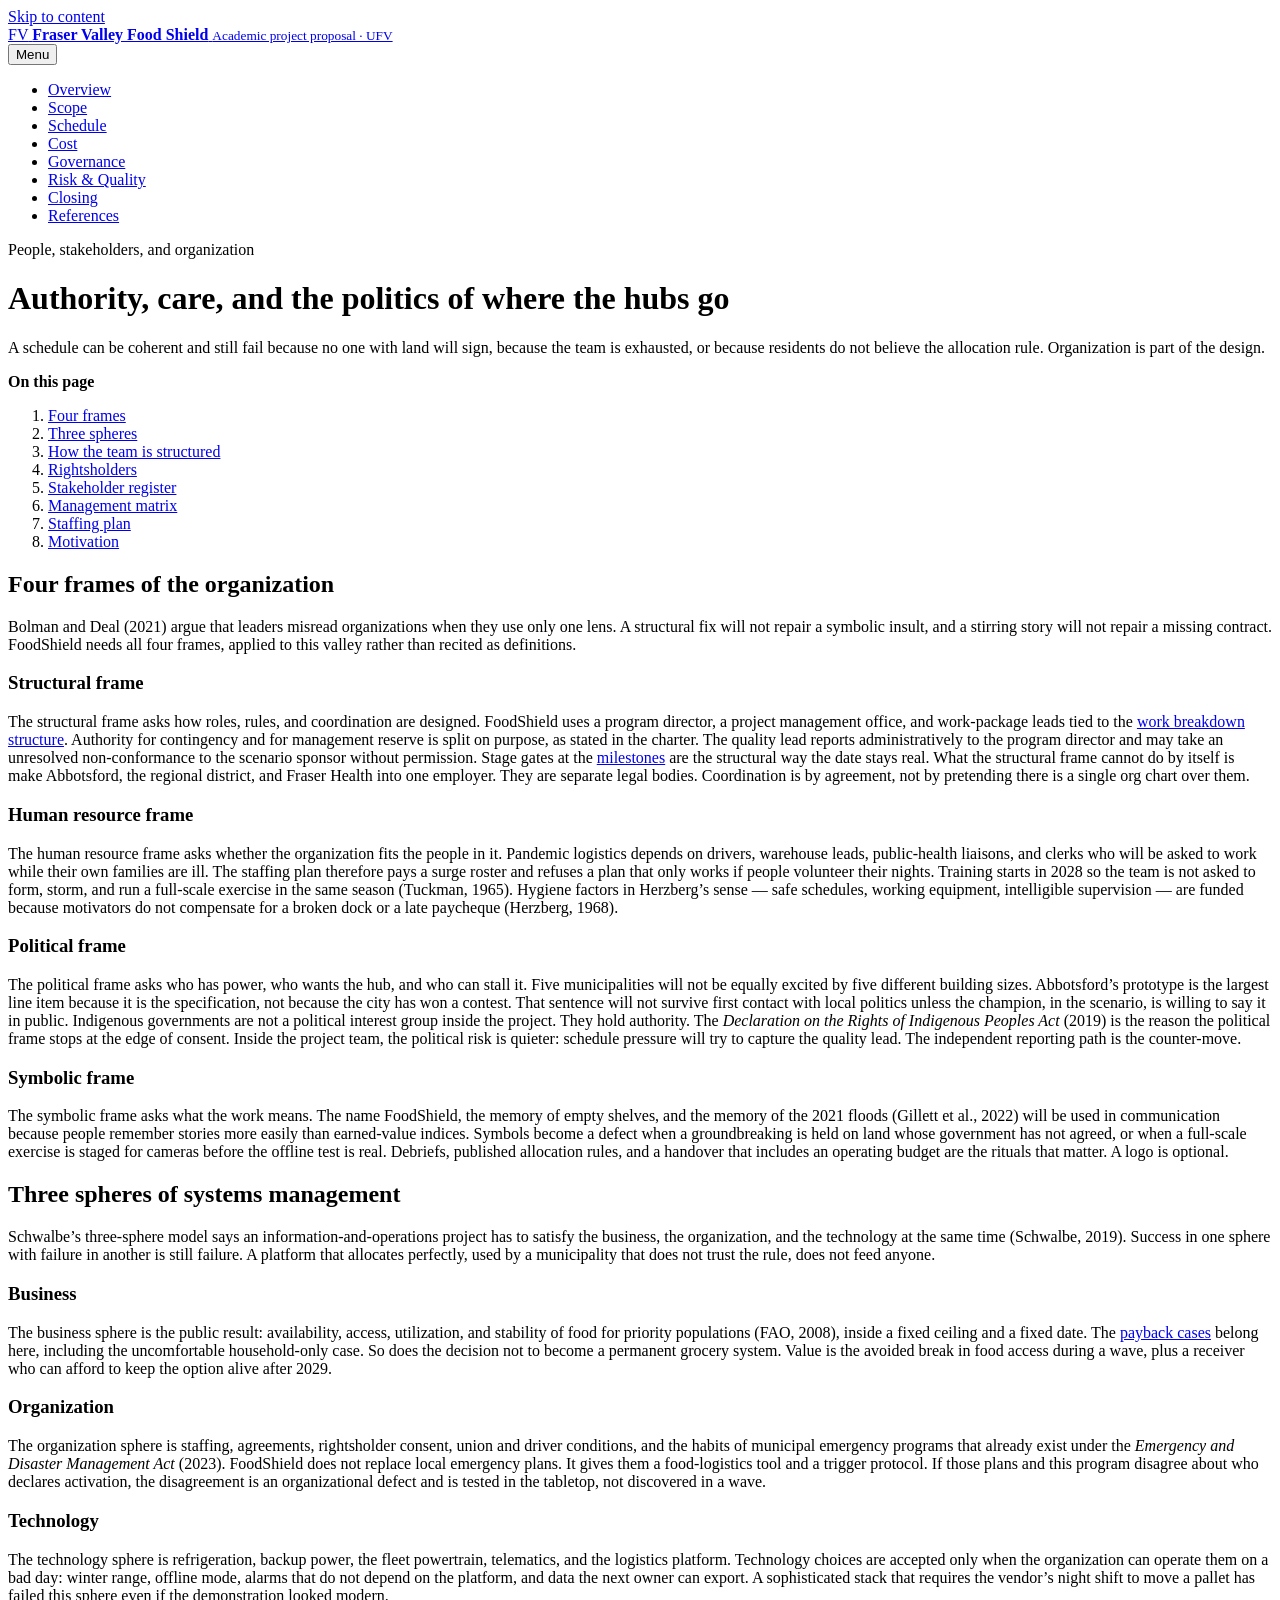
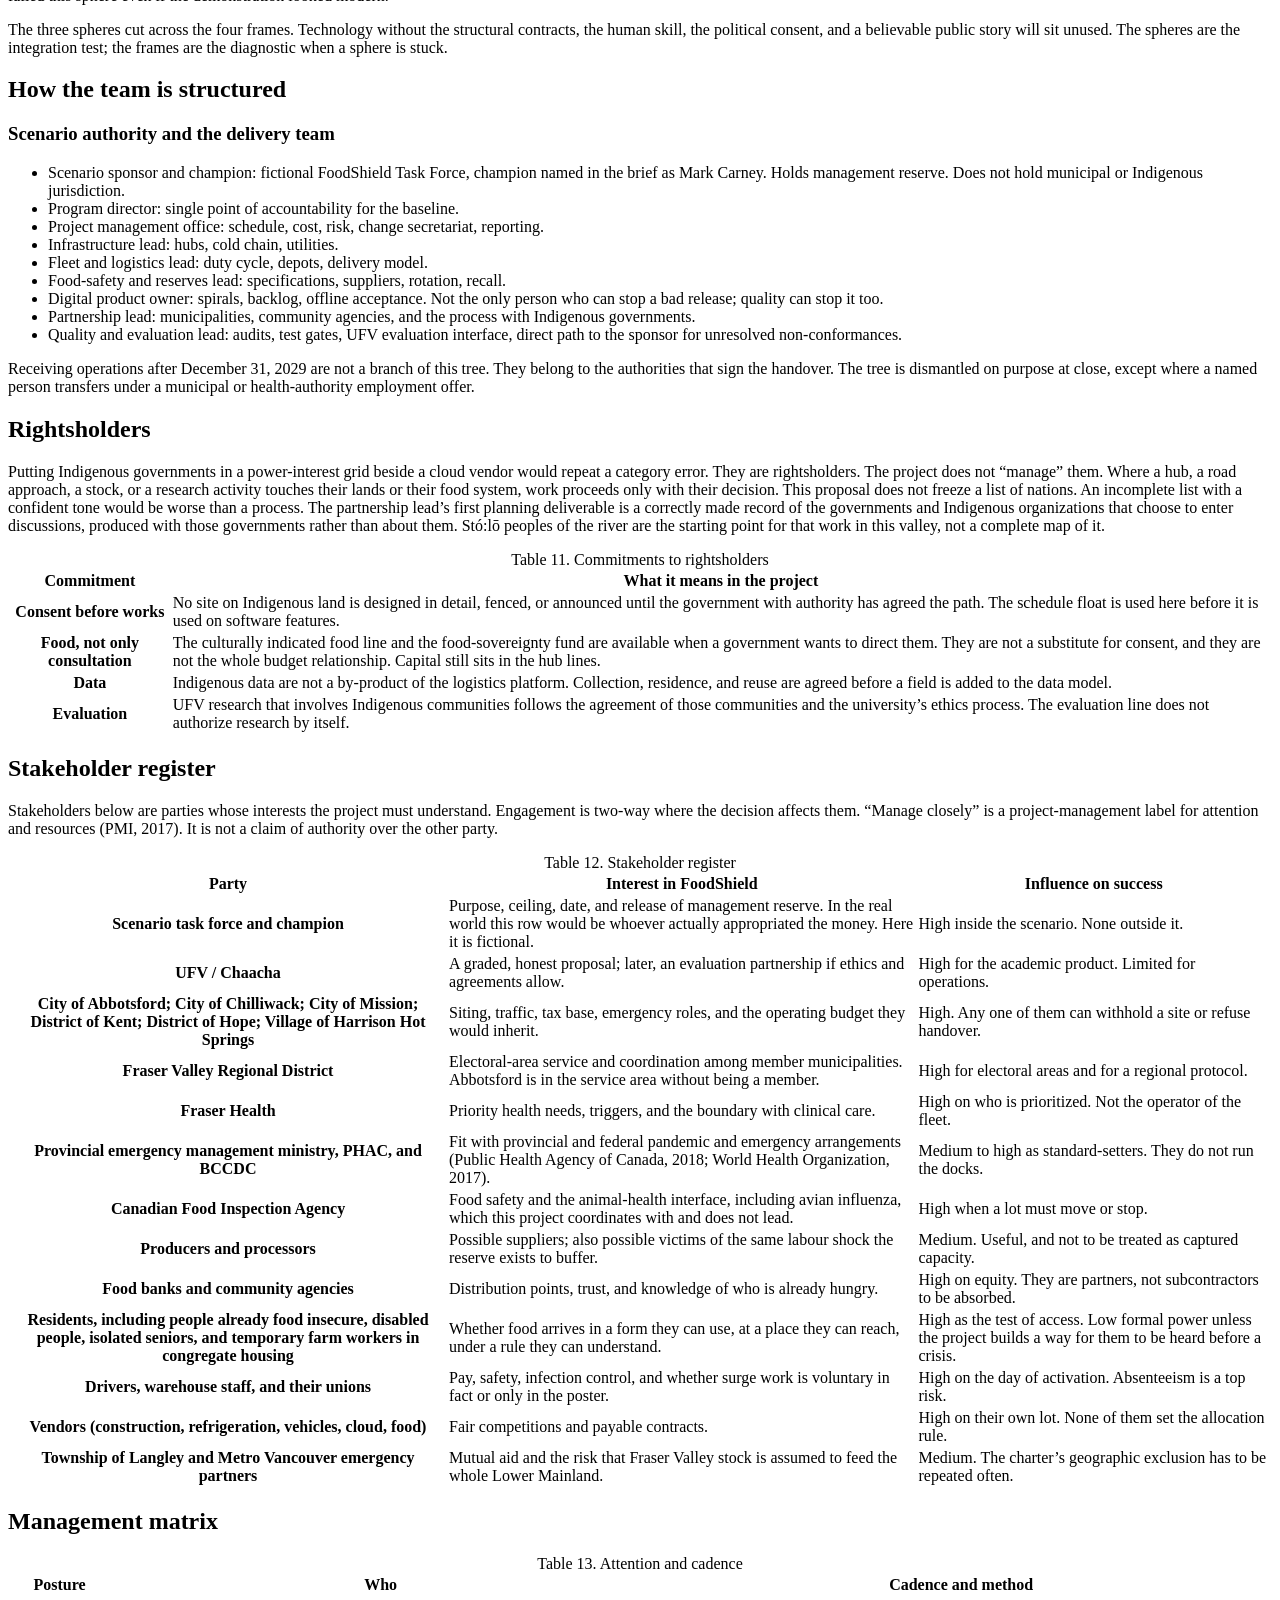
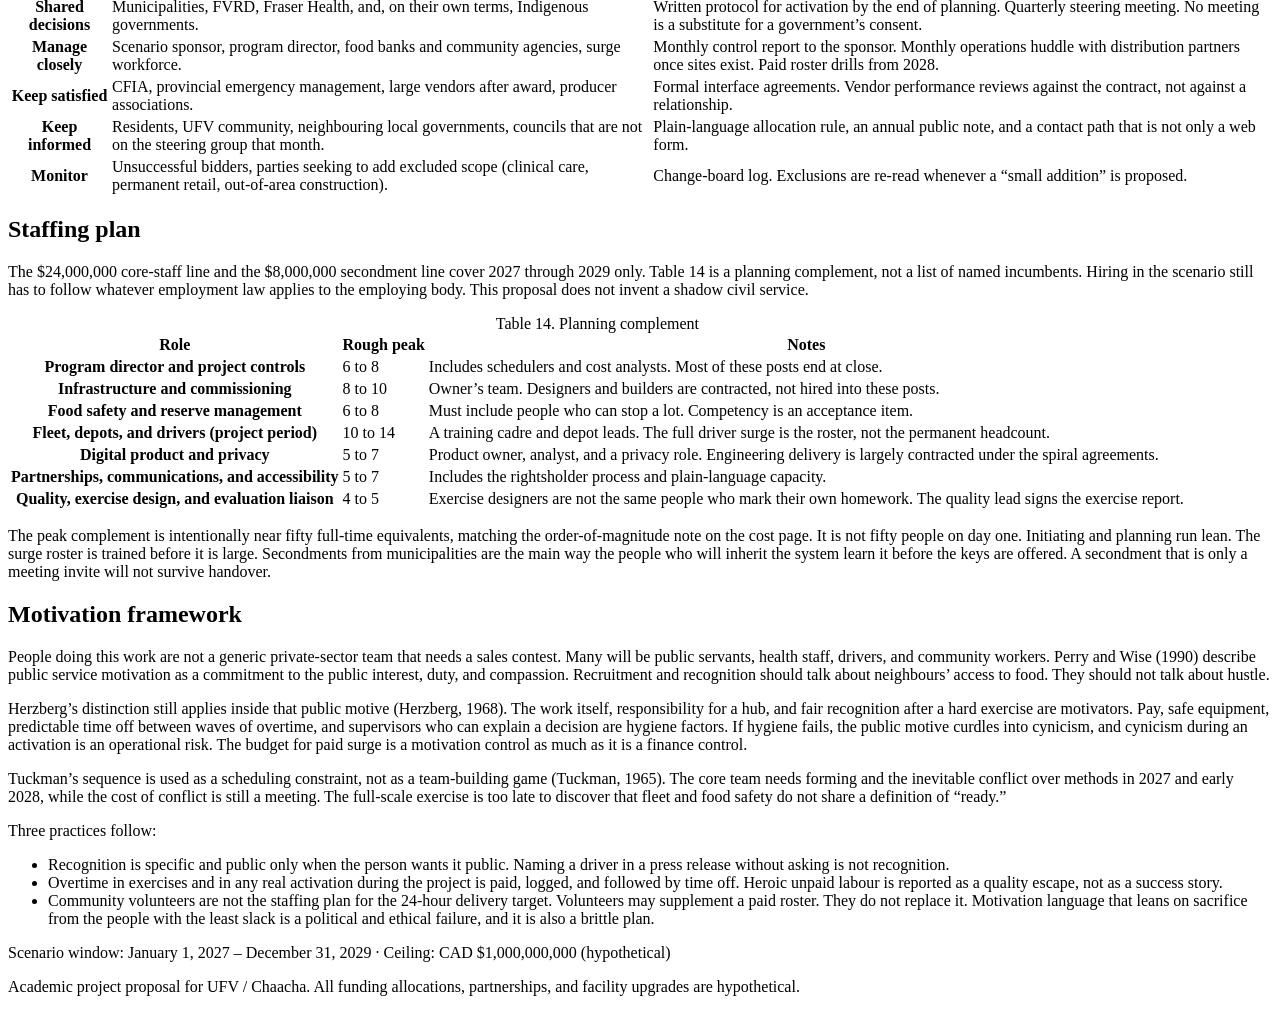
==== governance.html @ a515f881 "Add files via upload" ====
<!DOCTYPE html>
<html lang="en">
<head>
  <meta charset="utf-8">
  <meta name="viewport" content="width=device-width, initial-scale=1">
  <title>People, Stakeholders, and Organization | Fraser Valley Food Shield</title>
  <meta name="description" content="Organizational frames, systems-management spheres, stakeholder register, staffing plan, and motivation framework for Fraser Valley FoodShield.">
  <link rel="stylesheet" href="css/style.css">
</head>
<body>
  <a class="skip" href="#main">Skip to content</a>
  <header class="site-header">
    <div class="container header-inner">
      <a class="brand" href="index.html">
        <span class="brand-mark" aria-hidden="true">FV</span>
        <span>
          <strong>Fraser Valley Food Shield</strong>
          <small>Academic project proposal · UFV</small>
        </span>
      </a>
    </div>
    <nav class="site-nav" aria-label="Primary">
      <div class="container nav-bar">
        <button class="nav-toggle" type="button" aria-expanded="false" aria-controls="nav-list">Menu</button>
        <ul class="nav-list" id="nav-list">
          <li><a href="index.html">Overview</a></li>
          <li><a href="scope.html">Scope</a></li>
          <li><a href="time.html">Schedule</a></li>
          <li><a href="cost.html">Cost</a></li>
          <li><a href="governance.html" aria-current="page">Governance</a></li>
          <li><a href="risk-quality.html">Risk &amp; Quality</a></li>
          <li><a href="closing.html">Closing</a></li>
          <li><a href="references.html">References</a></li>
        </ul>
      </div>
    </nav>
  </header>

  <main id="main">
    <header class="page-intro">
      <div class="container">
        <p class="eyebrow">People, stakeholders, and organization</p>
        <h1>Authority, care, and the politics of where the hubs go</h1>
        <p>A schedule can be coherent and still fail because no one with land will sign, because the team is exhausted, or because residents do not believe the allocation rule. Organization is part of the design.</p>
      </div>
    </header>

    <div class="container content">
      <nav class="toc" aria-label="On this page">
        <strong>On this page</strong>
        <ol>
          <li><a href="#frames">Four frames</a></li>
          <li><a href="#spheres">Three spheres</a></li>
          <li><a href="#structure">How the team is structured</a></li>
          <li><a href="#rightsholders">Rightsholders</a></li>
          <li><a href="#register">Stakeholder register</a></li>
          <li><a href="#matrix">Management matrix</a></li>
          <li><a href="#hr">Staffing plan</a></li>
          <li><a href="#motivation">Motivation</a></li>
        </ol>
      </nav>

      <h2 id="frames">Four frames of the organization</h2>
      <p>Bolman and Deal (2021) argue that leaders misread organizations when they use only one lens. A structural fix will not repair a symbolic insult, and a stirring story will not repair a missing contract. FoodShield needs all four frames, applied to this valley rather than recited as definitions.</p>
      <div class="frames">
        <section class="panel">
          <h3>Structural frame</h3>
          <p>The structural frame asks how roles, rules, and coordination are designed. FoodShield uses a program director, a project management office, and work-package leads tied to the <a href="scope.html#wbs">work breakdown structure</a>. Authority for contingency and for management reserve is split on purpose, as stated in the charter. The quality lead reports administratively to the program director and may take an unresolved non-conformance to the scenario sponsor without permission. Stage gates at the <a href="time.html#milestones">milestones</a> are the structural way the date stays real. What the structural frame cannot do by itself is make Abbotsford, the regional district, and Fraser Health into one employer. They are separate legal bodies. Coordination is by agreement, not by pretending there is a single org chart over them.</p>
        </section>
        <section class="panel">
          <h3>Human resource frame</h3>
          <p>The human resource frame asks whether the organization fits the people in it. Pandemic logistics depends on drivers, warehouse leads, public-health liaisons, and clerks who will be asked to work while their own families are ill. The staffing plan therefore pays a surge roster and refuses a plan that only works if people volunteer their nights. Training starts in 2028 so the team is not asked to form, storm, and run a full-scale exercise in the same season (Tuckman, 1965). Hygiene factors in Herzberg’s sense — safe schedules, working equipment, intelligible supervision — are funded because motivators do not compensate for a broken dock or a late paycheque (Herzberg, 1968).</p>
        </section>
        <section class="panel">
          <h3>Political frame</h3>
          <p>The political frame asks who has power, who wants the hub, and who can stall it. Five municipalities will not be equally excited by five different building sizes. Abbotsford’s prototype is the largest line item because it is the specification, not because the city has won a contest. That sentence will not survive first contact with local politics unless the champion, in the scenario, is willing to say it in public. Indigenous governments are not a political interest group inside the project. They hold authority. The <cite>Declaration on the Rights of Indigenous Peoples Act</cite> (2019) is the reason the political frame stops at the edge of consent. Inside the project team, the political risk is quieter: schedule pressure will try to capture the quality lead. The independent reporting path is the counter-move.</p>
        </section>
        <section class="panel">
          <h3>Symbolic frame</h3>
          <p>The symbolic frame asks what the work means. The name FoodShield, the memory of empty shelves, and the memory of the 2021 floods (Gillett et al., 2022) will be used in communication because people remember stories more easily than earned-value indices. Symbols become a defect when a groundbreaking is held on land whose government has not agreed, or when a full-scale exercise is staged for cameras before the offline test is real. Debriefs, published allocation rules, and a handover that includes an operating budget are the rituals that matter. A logo is optional.</p>
        </section>
      </div>

      <h2 id="spheres">Three spheres of systems management</h2>
      <p>Schwalbe’s three-sphere model says an information-and-operations project has to satisfy the business, the organization, and the technology at the same time (Schwalbe, 2019). Success in one sphere with failure in another is still failure. A platform that allocates perfectly, used by a municipality that does not trust the rule, does not feed anyone.</p>
      <div class="spheres">
        <section class="panel">
          <h3>Business</h3>
          <p>The business sphere is the public result: availability, access, utilization, and stability of food for priority populations (FAO, 2008), inside a fixed ceiling and a fixed date. The <a href="cost.html#roi">payback cases</a> belong here, including the uncomfortable household-only case. So does the decision not to become a permanent grocery system. Value is the avoided break in food access during a wave, plus a receiver who can afford to keep the option alive after 2029.</p>
        </section>
        <section class="panel">
          <h3>Organization</h3>
          <p>The organization sphere is staffing, agreements, rightsholder consent, union and driver conditions, and the habits of municipal emergency programs that already exist under the <cite>Emergency and Disaster Management Act</cite> (2023). FoodShield does not replace local emergency plans. It gives them a food-logistics tool and a trigger protocol. If those plans and this program disagree about who declares activation, the disagreement is an organizational defect and is tested in the tabletop, not discovered in a wave.</p>
        </section>
        <section class="panel">
          <h3>Technology</h3>
          <p>The technology sphere is refrigeration, backup power, the fleet powertrain, telematics, and the logistics platform. Technology choices are accepted only when the organization can operate them on a bad day: winter range, offline mode, alarms that do not depend on the platform, and data the next owner can export. A sophisticated stack that requires the vendor’s night shift to move a pallet has failed this sphere even if the demonstration looked modern.</p>
        </section>
      </div>
      <p class="table-note">The three spheres cut across the four frames. Technology without the structural contracts, the human skill, the political consent, and a believable public story will sit unused. The spheres are the integration test; the frames are the diagnostic when a sphere is stuck.</p>

      <h2 id="structure">How the team is structured</h2>
      <div class="org">
        <h3>Scenario authority and the delivery team</h3>
        <ul>
          <li>Scenario sponsor and champion: fictional FoodShield Task Force, champion named in the brief as Mark Carney. Holds management reserve. Does not hold municipal or Indigenous jurisdiction.</li>
          <li>Program director: single point of accountability for the baseline.</li>
          <li>Project management office: schedule, cost, risk, change secretariat, reporting.</li>
          <li>Infrastructure lead: hubs, cold chain, utilities.</li>
          <li>Fleet and logistics lead: duty cycle, depots, delivery model.</li>
          <li>Food-safety and reserves lead: specifications, suppliers, rotation, recall.</li>
          <li>Digital product owner: spirals, backlog, offline acceptance. Not the only person who can stop a bad release; quality can stop it too.</li>
          <li>Partnership lead: municipalities, community agencies, and the process with Indigenous governments.</li>
          <li>Quality and evaluation lead: audits, test gates, UFV evaluation interface, direct path to the sponsor for unresolved non-conformances.</li>
        </ul>
        <p>Receiving operations after December 31, 2029 are not a branch of this tree. They belong to the authorities that sign the handover. The tree is dismantled on purpose at close, except where a named person transfers under a municipal or health-authority employment offer.</p>
      </div>

      <h2 id="rightsholders">Rightsholders</h2>
      <p>Putting Indigenous governments in a power-interest grid beside a cloud vendor would repeat a category error. They are rightsholders. The project does not “manage” them. Where a hub, a road approach, a stock, or a research activity touches their lands or their food system, work proceeds only with their decision. This proposal does not freeze a list of nations. An incomplete list with a confident tone would be worse than a process. The partnership lead’s first planning deliverable is a correctly made record of the governments and Indigenous organizations that choose to enter discussions, produced with those governments rather than about them. Stó:lō peoples of the river are the starting point for that work in this valley, not a complete map of it.</p>
      <div class="table-wrap">
        <table>
          <caption>Table 11. Commitments to rightsholders</caption>
          <thead>
            <tr>
              <th scope="col">Commitment</th>
              <th scope="col">What it means in the project</th>
            </tr>
          </thead>
          <tbody>
            <tr>
              <th scope="row">Consent before works</th>
              <td>No site on Indigenous land is designed in detail, fenced, or announced until the government with authority has agreed the path. The schedule float is used here before it is used on software features.</td>
            </tr>
            <tr>
              <th scope="row">Food, not only consultation</th>
              <td>The culturally indicated food line and the food-sovereignty fund are available when a government wants to direct them. They are not a substitute for consent, and they are not the whole budget relationship. Capital still sits in the hub lines.</td>
            </tr>
            <tr>
              <th scope="row">Data</th>
              <td>Indigenous data are not a by-product of the logistics platform. Collection, residence, and reuse are agreed before a field is added to the data model.</td>
            </tr>
            <tr>
              <th scope="row">Evaluation</th>
              <td>UFV research that involves Indigenous communities follows the agreement of those communities and the university’s ethics process. The evaluation line does not authorize research by itself.</td>
            </tr>
          </tbody>
        </table>
      </div>

      <h2 id="register">Stakeholder register</h2>
      <p>Stakeholders below are parties whose interests the project must understand. Engagement is two-way where the decision affects them. “Manage closely” is a project-management label for attention and resources (PMI, 2017). It is not a claim of authority over the other party.</p>
      <div class="table-wrap">
        <table>
          <caption>Table 12. Stakeholder register</caption>
          <thead>
            <tr>
              <th scope="col">Party</th>
              <th scope="col">Interest in FoodShield</th>
              <th scope="col">Influence on success</th>
            </tr>
          </thead>
          <tbody>
            <tr>
              <th scope="row">Scenario task force and champion</th>
              <td>Purpose, ceiling, date, and release of management reserve. In the real world this row would be whoever actually appropriated the money. Here it is fictional.</td>
              <td>High inside the scenario. None outside it.</td>
            </tr>
            <tr>
              <th scope="row">UFV / Chaacha</th>
              <td>A graded, honest proposal; later, an evaluation partnership if ethics and agreements allow.</td>
              <td>High for the academic product. Limited for operations.</td>
            </tr>
            <tr>
              <th scope="row">City of Abbotsford; City of Chilliwack; City of Mission; District of Kent; District of Hope; Village of Harrison Hot Springs</th>
              <td>Siting, traffic, tax base, emergency roles, and the operating budget they would inherit.</td>
              <td>High. Any one of them can withhold a site or refuse handover.</td>
            </tr>
            <tr>
              <th scope="row">Fraser Valley Regional District</th>
              <td>Electoral-area service and coordination among member municipalities. Abbotsford is in the service area without being a member.</td>
              <td>High for electoral areas and for a regional protocol.</td>
            </tr>
            <tr>
              <th scope="row">Fraser Health</th>
              <td>Priority health needs, triggers, and the boundary with clinical care.</td>
              <td>High on who is prioritized. Not the operator of the fleet.</td>
            </tr>
            <tr>
              <th scope="row">Provincial emergency management ministry, PHAC, and BCCDC</th>
              <td>Fit with provincial and federal pandemic and emergency arrangements (Public Health Agency of Canada, 2018; World Health Organization, 2017).</td>
              <td>Medium to high as standard-setters. They do not run the docks.</td>
            </tr>
            <tr>
              <th scope="row">Canadian Food Inspection Agency</th>
              <td>Food safety and the animal-health interface, including avian influenza, which this project coordinates with and does not lead.</td>
              <td>High when a lot must move or stop.</td>
            </tr>
            <tr>
              <th scope="row">Producers and processors</th>
              <td>Possible suppliers; also possible victims of the same labour shock the reserve exists to buffer.</td>
              <td>Medium. Useful, and not to be treated as captured capacity.</td>
            </tr>
            <tr>
              <th scope="row">Food banks and community agencies</th>
              <td>Distribution points, trust, and knowledge of who is already hungry.</td>
              <td>High on equity. They are partners, not subcontractors to be absorbed.</td>
            </tr>
            <tr>
              <th scope="row">Residents, including people already food insecure, disabled people, isolated seniors, and temporary farm workers in congregate housing</th>
              <td>Whether food arrives in a form they can use, at a place they can reach, under a rule they can understand.</td>
              <td>High as the test of access. Low formal power unless the project builds a way for them to be heard before a crisis.</td>
            </tr>
            <tr>
              <th scope="row">Drivers, warehouse staff, and their unions</th>
              <td>Pay, safety, infection control, and whether surge work is voluntary in fact or only in the poster.</td>
              <td>High on the day of activation. Absenteeism is a top risk.</td>
            </tr>
            <tr>
              <th scope="row">Vendors (construction, refrigeration, vehicles, cloud, food)</th>
              <td>Fair competitions and payable contracts.</td>
              <td>High on their own lot. None of them set the allocation rule.</td>
            </tr>
            <tr>
              <th scope="row">Township of Langley and Metro Vancouver emergency partners</th>
              <td>Mutual aid and the risk that Fraser Valley stock is assumed to feed the whole Lower Mainland.</td>
              <td>Medium. The charter’s geographic exclusion has to be repeated often.</td>
            </tr>
          </tbody>
        </table>
      </div>

      <h2 id="matrix">Management matrix</h2>
      <div class="table-wrap">
        <table>
          <caption>Table 13. Attention and cadence</caption>
          <thead>
            <tr>
              <th scope="col">Posture</th>
              <th scope="col">Who</th>
              <th scope="col">Cadence and method</th>
            </tr>
          </thead>
          <tbody>
            <tr>
              <th scope="row">Shared decisions</th>
              <td>Municipalities, FVRD, Fraser Health, and, on their own terms, Indigenous governments.</td>
              <td>Written protocol for activation by the end of planning. Quarterly steering meeting. No meeting is a substitute for a government’s consent.</td>
            </tr>
            <tr>
              <th scope="row">Manage closely</th>
              <td>Scenario sponsor, program director, food banks and community agencies, surge workforce.</td>
              <td>Monthly control report to the sponsor. Monthly operations huddle with distribution partners once sites exist. Paid roster drills from 2028.</td>
            </tr>
            <tr>
              <th scope="row">Keep satisfied</th>
              <td>CFIA, provincial emergency management, large vendors after award, producer associations.</td>
              <td>Formal interface agreements. Vendor performance reviews against the contract, not against a relationship.</td>
            </tr>
            <tr>
              <th scope="row">Keep informed</th>
              <td>Residents, UFV community, neighbouring local governments, councils that are not on the steering group that month.</td>
              <td>Plain-language allocation rule, an annual public note, and a contact path that is not only a web form.</td>
            </tr>
            <tr>
              <th scope="row">Monitor</th>
              <td>Unsuccessful bidders, parties seeking to add excluded scope (clinical care, permanent retail, out-of-area construction).</td>
              <td>Change-board log. Exclusions are re-read whenever a “small addition” is proposed.</td>
            </tr>
          </tbody>
        </table>
      </div>

      <h2 id="hr">Staffing plan</h2>
      <p>The $24,000,000 core-staff line and the $8,000,000 secondment line cover 2027 through 2029 only. Table 14 is a planning complement, not a list of named incumbents. Hiring in the scenario still has to follow whatever employment law applies to the employing body. This proposal does not invent a shadow civil service.</p>
      <div class="table-wrap">
        <table>
          <caption>Table 14. Planning complement</caption>
          <thead>
            <tr>
              <th scope="col">Role</th>
              <th scope="col">Rough peak</th>
              <th scope="col">Notes</th>
            </tr>
          </thead>
          <tbody>
            <tr>
              <th scope="row">Program director and project controls</th>
              <td>6 to 8</td>
              <td>Includes schedulers and cost analysts. Most of these posts end at close.</td>
            </tr>
            <tr>
              <th scope="row">Infrastructure and commissioning</th>
              <td>8 to 10</td>
              <td>Owner’s team. Designers and builders are contracted, not hired into these posts.</td>
            </tr>
            <tr>
              <th scope="row">Food safety and reserve management</th>
              <td>6 to 8</td>
              <td>Must include people who can stop a lot. Competency is an acceptance item.</td>
            </tr>
            <tr>
              <th scope="row">Fleet, depots, and drivers (project period)</th>
              <td>10 to 14</td>
              <td>A training cadre and depot leads. The full driver surge is the roster, not the permanent headcount.</td>
            </tr>
            <tr>
              <th scope="row">Digital product and privacy</th>
              <td>5 to 7</td>
              <td>Product owner, analyst, and a privacy role. Engineering delivery is largely contracted under the spiral agreements.</td>
            </tr>
            <tr>
              <th scope="row">Partnerships, communications, and accessibility</th>
              <td>5 to 7</td>
              <td>Includes the rightsholder process and plain-language capacity.</td>
            </tr>
            <tr>
              <th scope="row">Quality, exercise design, and evaluation liaison</th>
              <td>4 to 5</td>
              <td>Exercise designers are not the same people who mark their own homework. The quality lead signs the exercise report.</td>
            </tr>
          </tbody>
        </table>
      </div>
      <p>The peak complement is intentionally near fifty full-time equivalents, matching the order-of-magnitude note on the cost page. It is not fifty people on day one. Initiating and planning run lean. The surge roster is trained before it is large. Secondments from municipalities are the main way the people who will inherit the system learn it before the keys are offered. A secondment that is only a meeting invite will not survive handover.</p>

      <h2 id="motivation">Motivation framework</h2>
      <p>People doing this work are not a generic private-sector team that needs a sales contest. Many will be public servants, health staff, drivers, and community workers. Perry and Wise (1990) describe public service motivation as a commitment to the public interest, duty, and compassion. Recruitment and recognition should talk about neighbours’ access to food. They should not talk about hustle.</p>
      <p>Herzberg’s distinction still applies inside that public motive (Herzberg, 1968). The work itself, responsibility for a hub, and fair recognition after a hard exercise are motivators. Pay, safe equipment, predictable time off between waves of overtime, and supervisors who can explain a decision are hygiene factors. If hygiene fails, the public motive curdles into cynicism, and cynicism during an activation is an operational risk. The budget for paid surge is a motivation control as much as it is a finance control.</p>
      <p>Tuckman’s sequence is used as a scheduling constraint, not as a team-building game (Tuckman, 1965). The core team needs forming and the inevitable conflict over methods in 2027 and early 2028, while the cost of conflict is still a meeting. The full-scale exercise is too late to discover that fleet and food safety do not share a definition of “ready.”</p>
      <p>Three practices follow:</p>
      <ul>
        <li>Recognition is specific and public only when the person wants it public. Naming a driver in a press release without asking is not recognition.</li>
        <li>Overtime in exercises and in any real activation during the project is paid, logged, and followed by time off. Heroic unpaid labour is reported as a quality escape, not as a success story.</li>
        <li>Community volunteers are not the staffing plan for the 24-hour delivery target. Volunteers may supplement a paid roster. They do not replace it. Motivation language that leans on sacrifice from the people with the least slack is a political and ethical failure, and it is also a brittle plan.</li>
      </ul>
    </div>
  </main>

  <footer class="site-footer">
    <div class="container">
  
      <p class="footer-meta">Scenario window: January 1, 2027 – December 31, 2029 · Ceiling: CAD $1,000,000,000 (hypothetical)</p>
      <p class="disclaimer">Academic project proposal for UFV / Chaacha. All funding allocations, partnerships, and facility upgrades are hypothetical.</p>
    </div>
  </footer>
  <script src="js/main.js"></script>
</body>
</html>
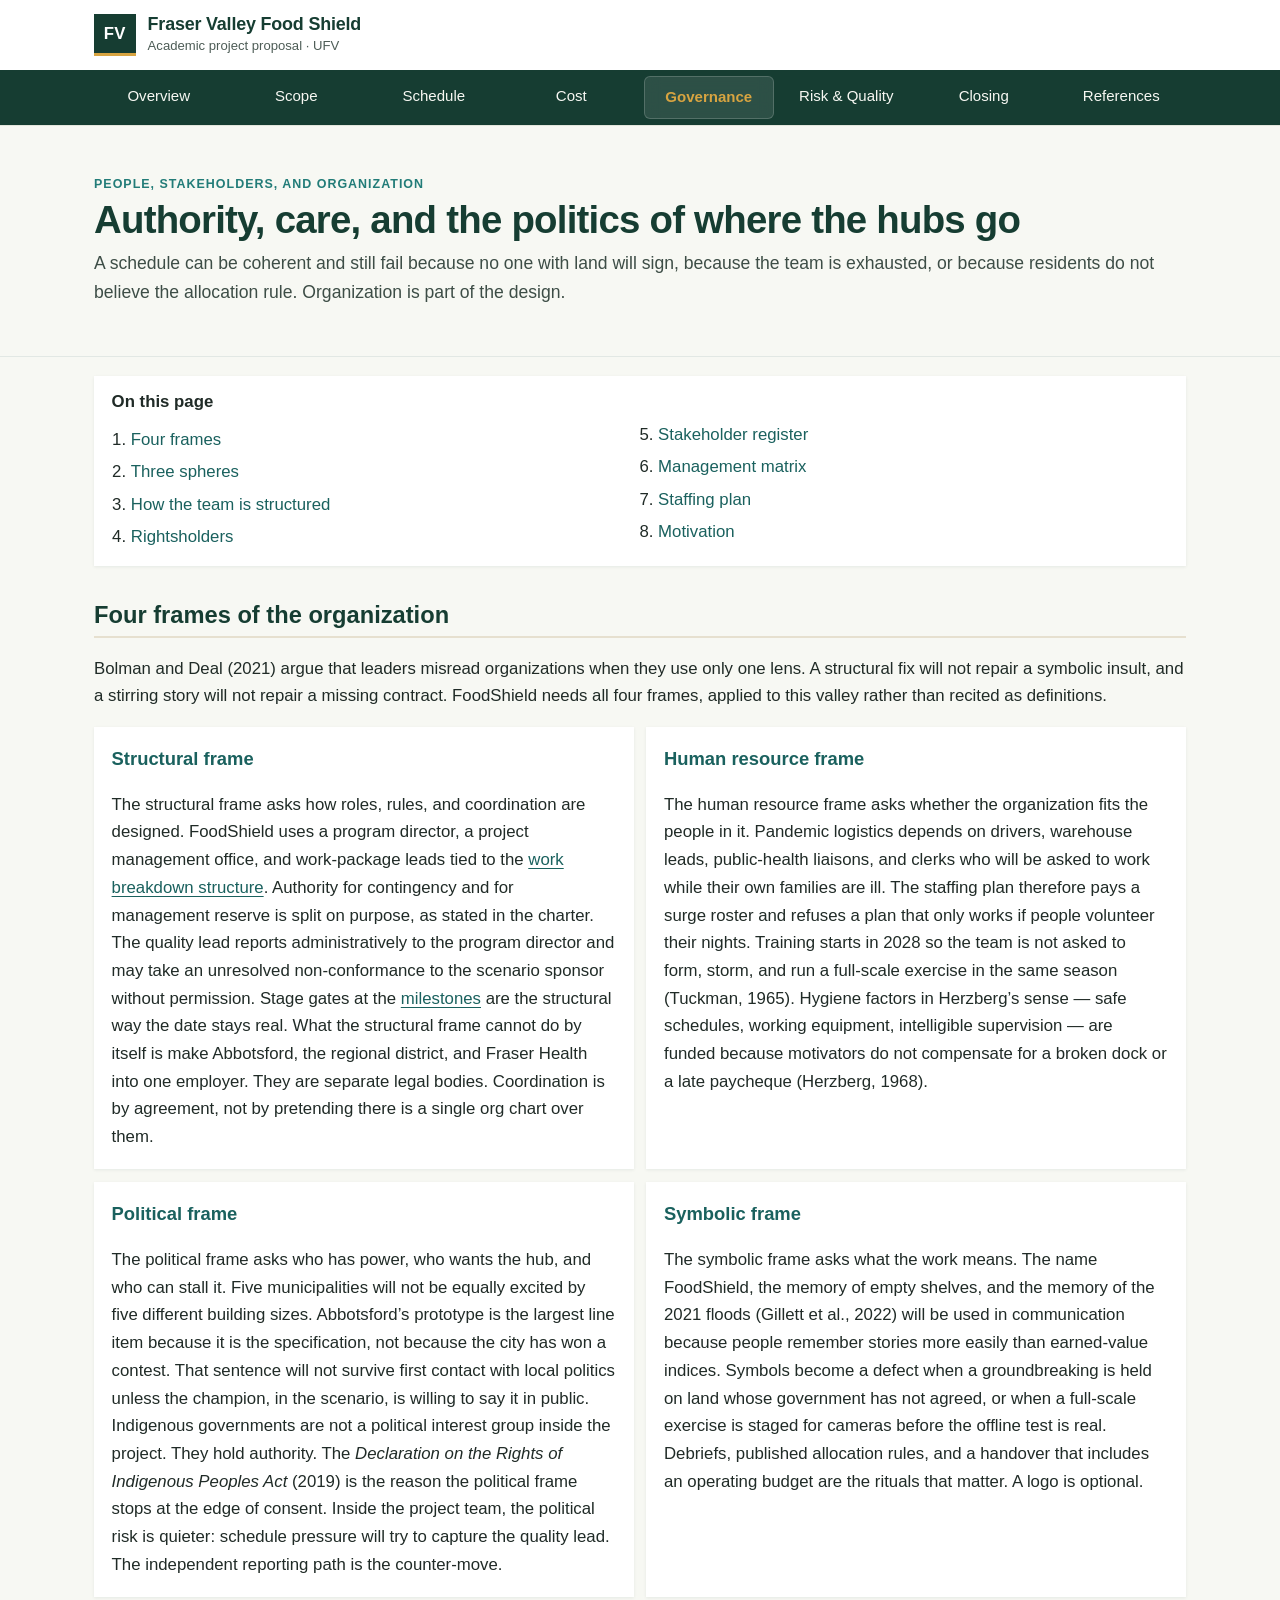
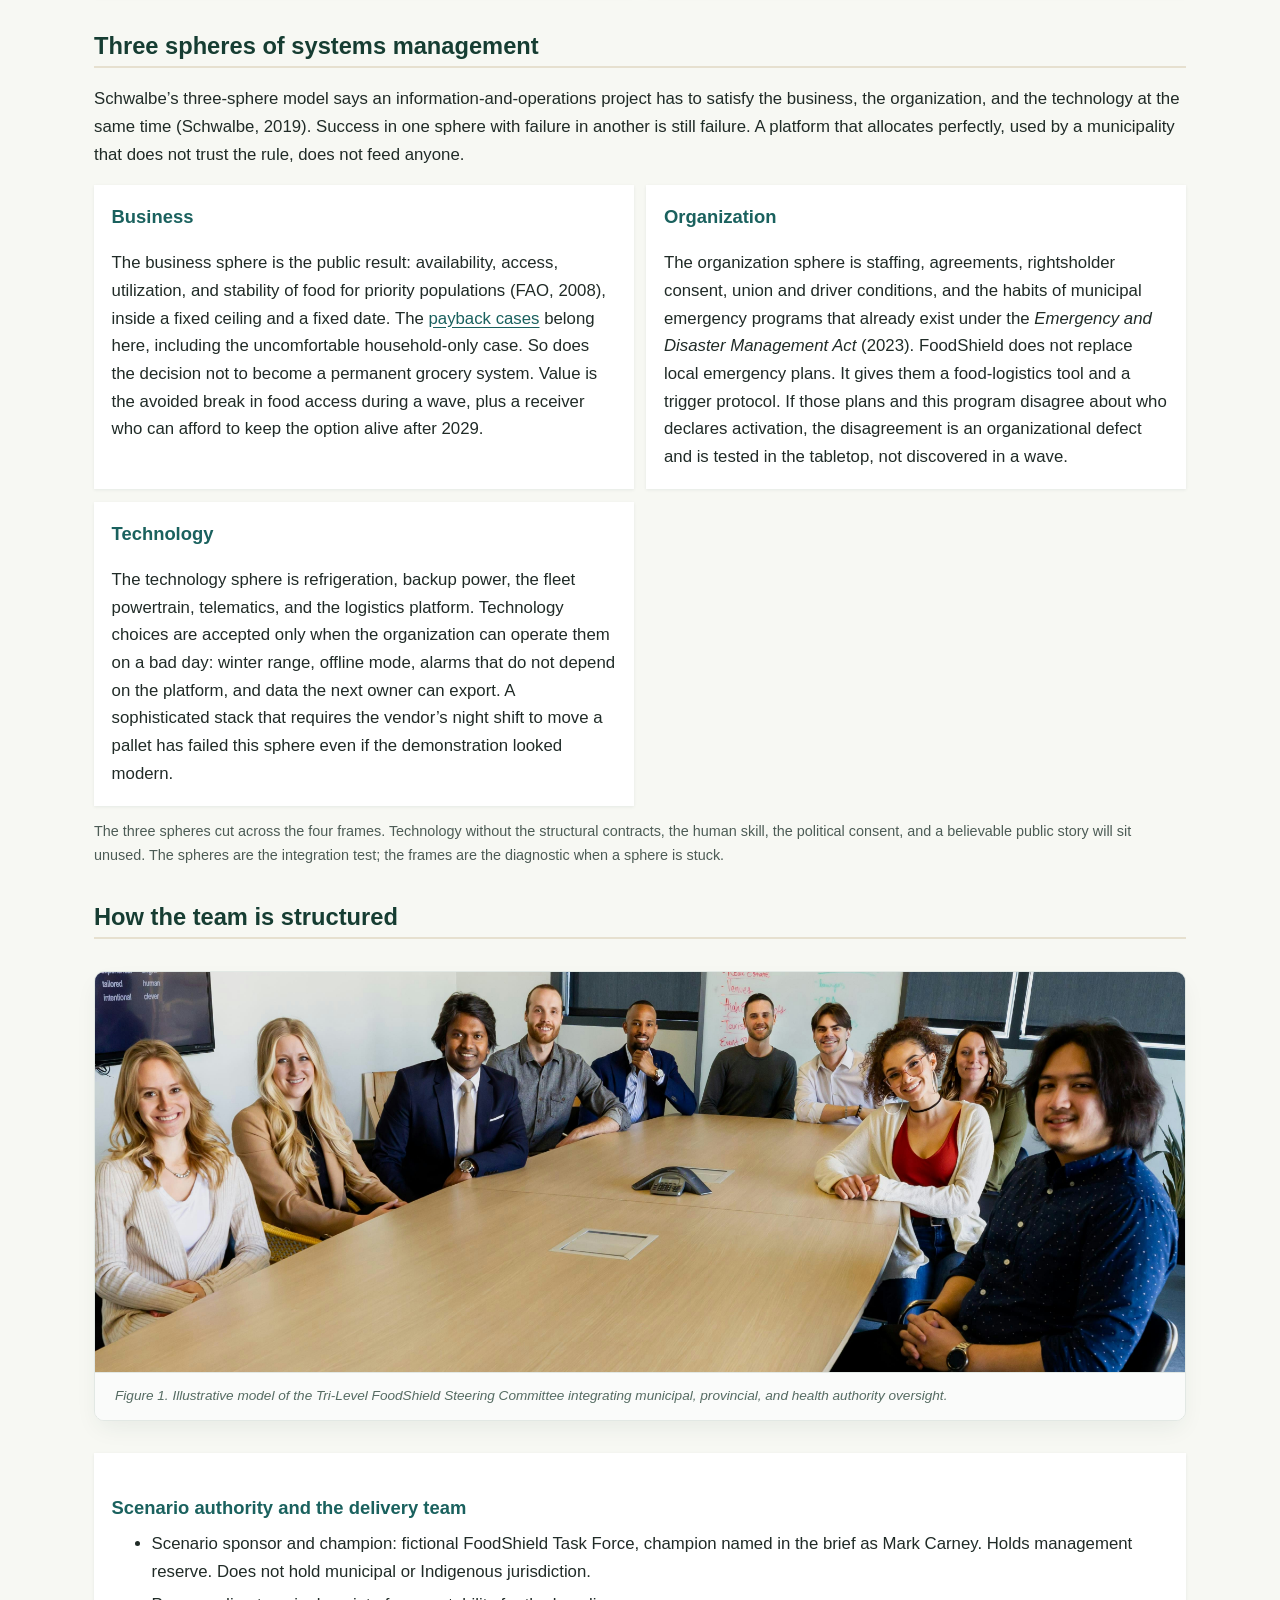
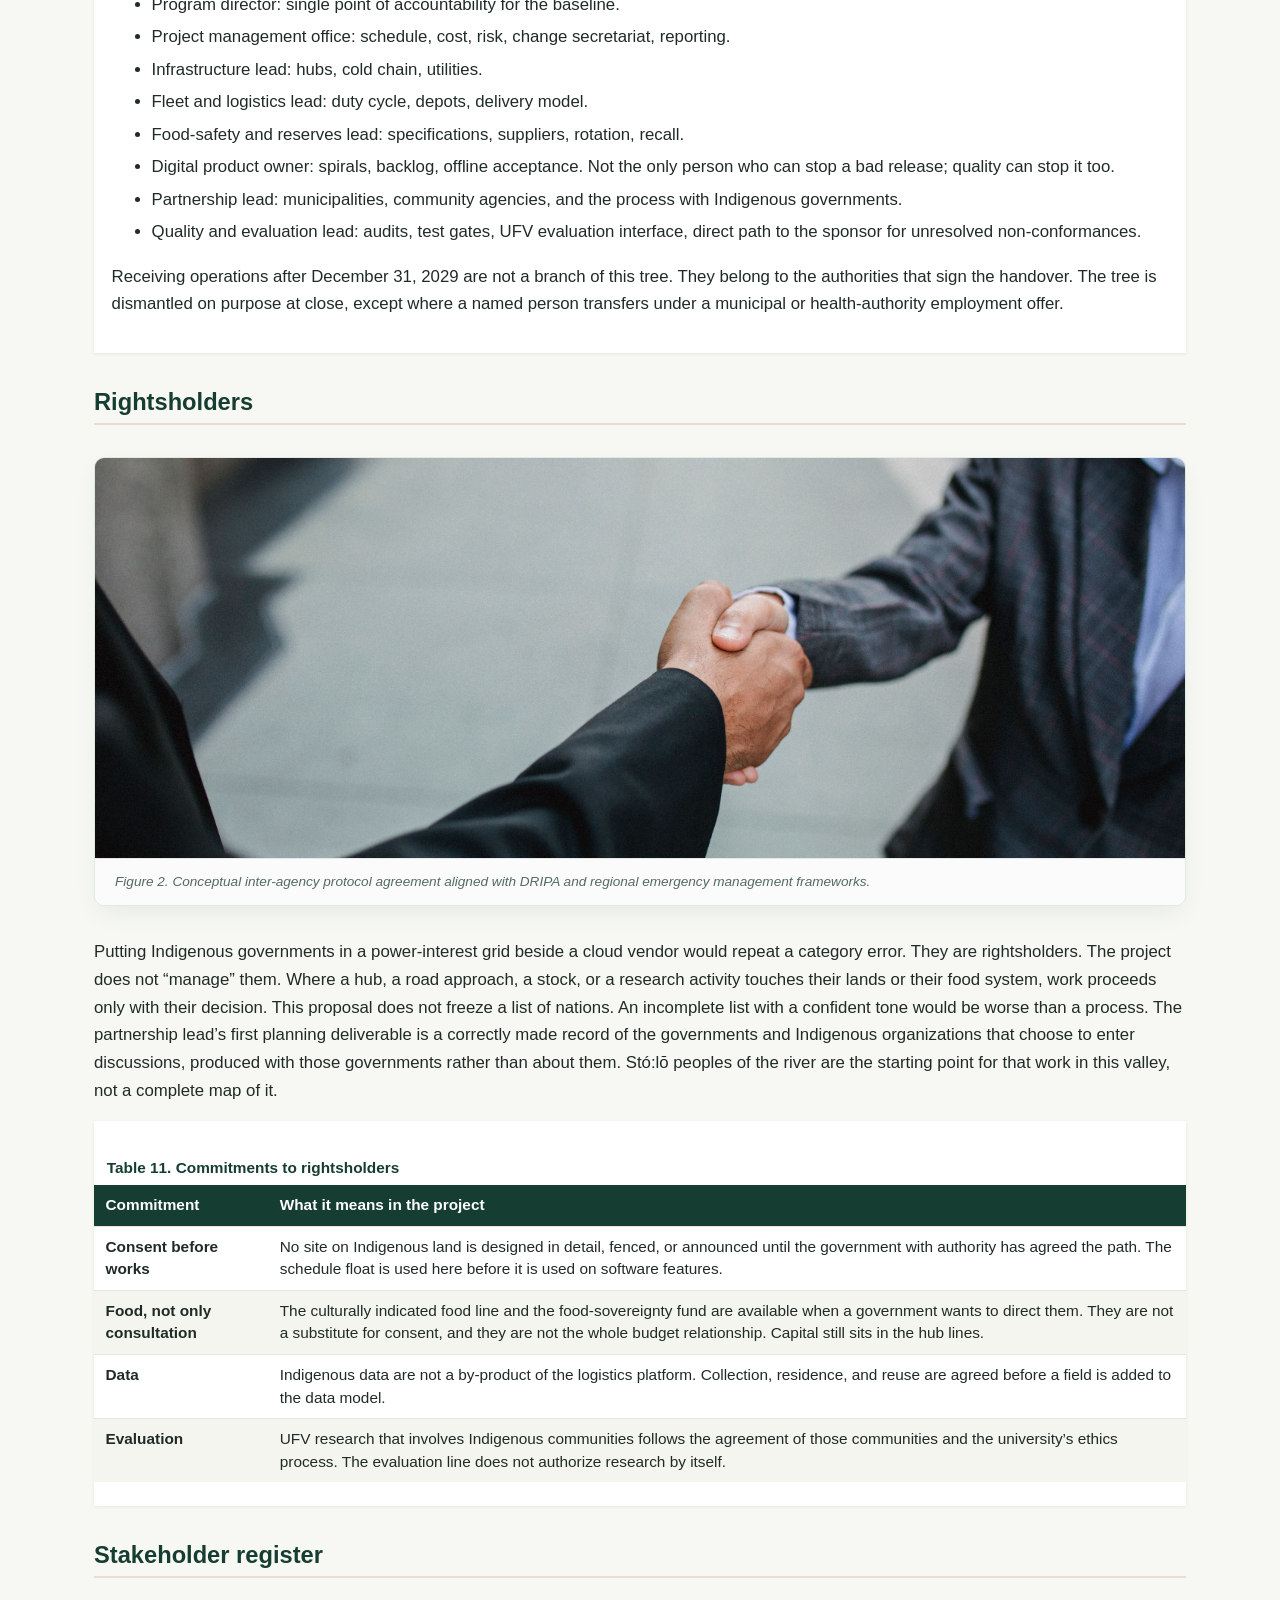
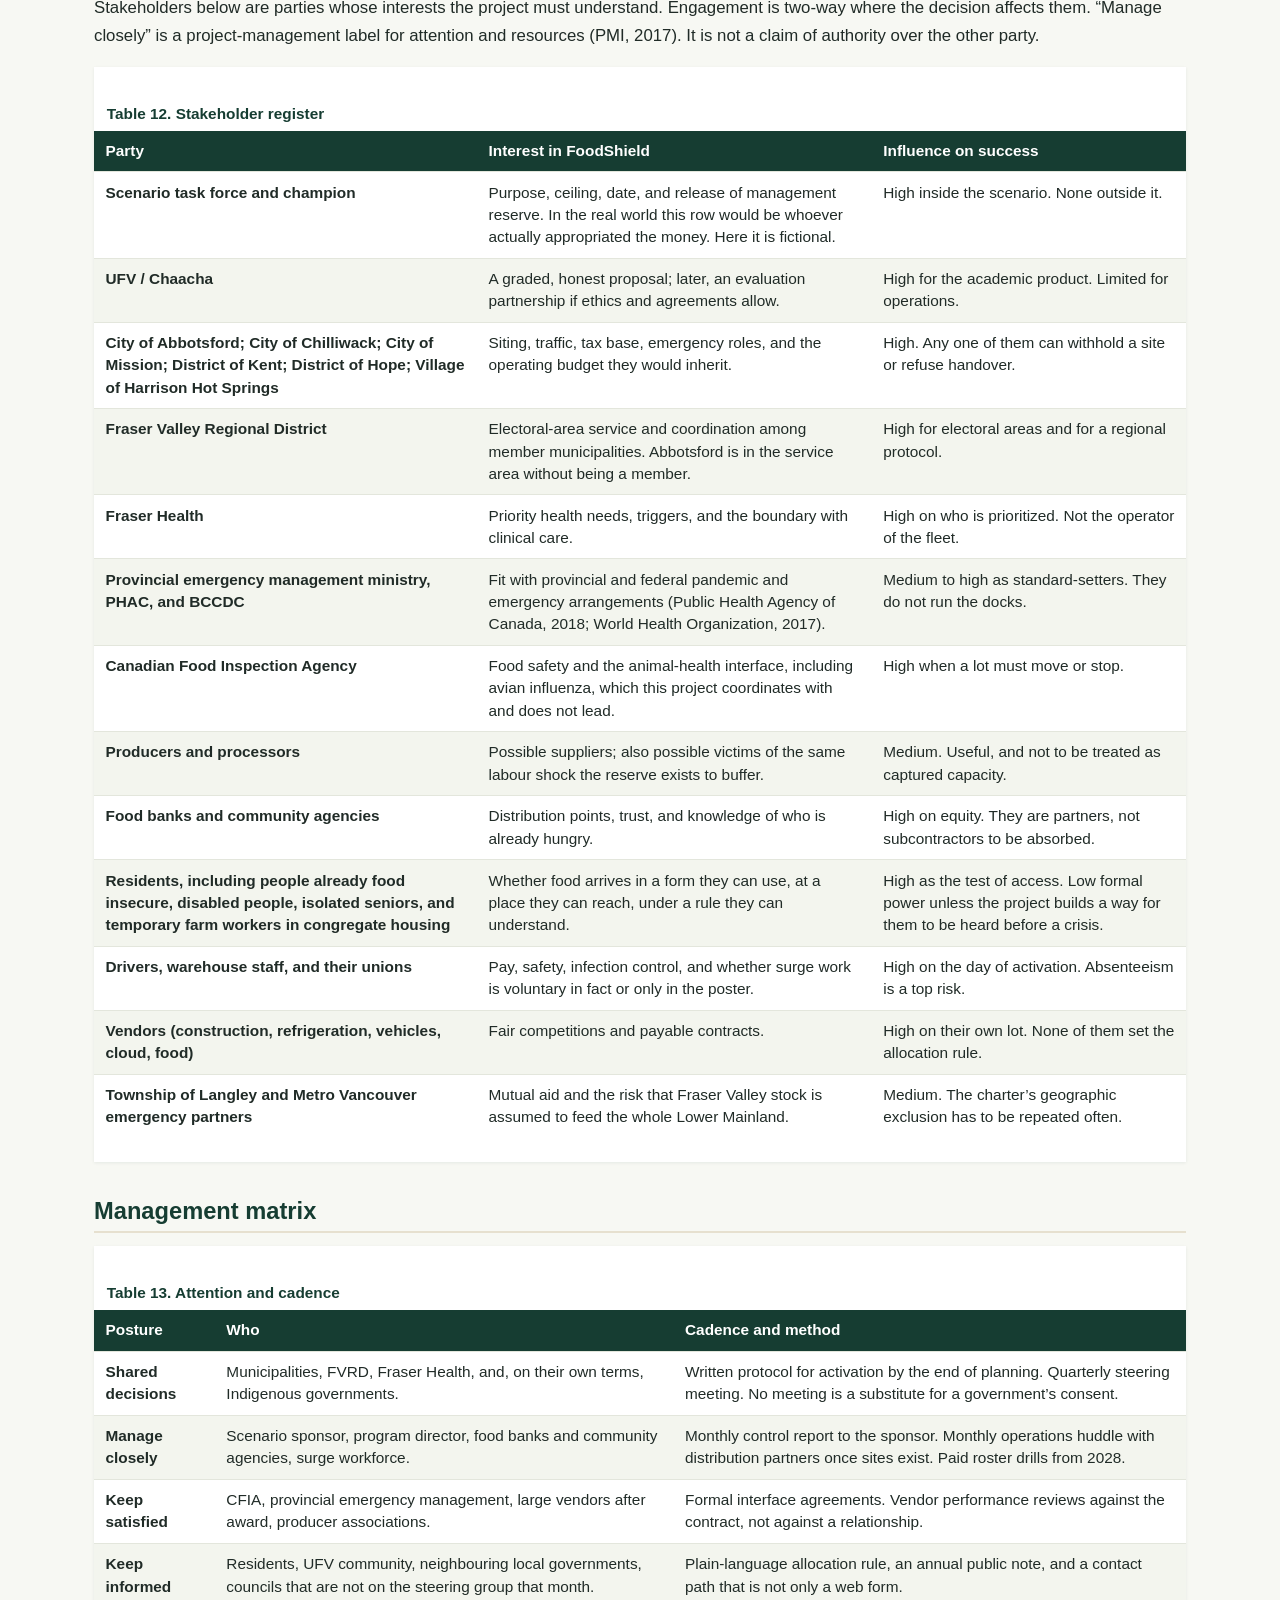
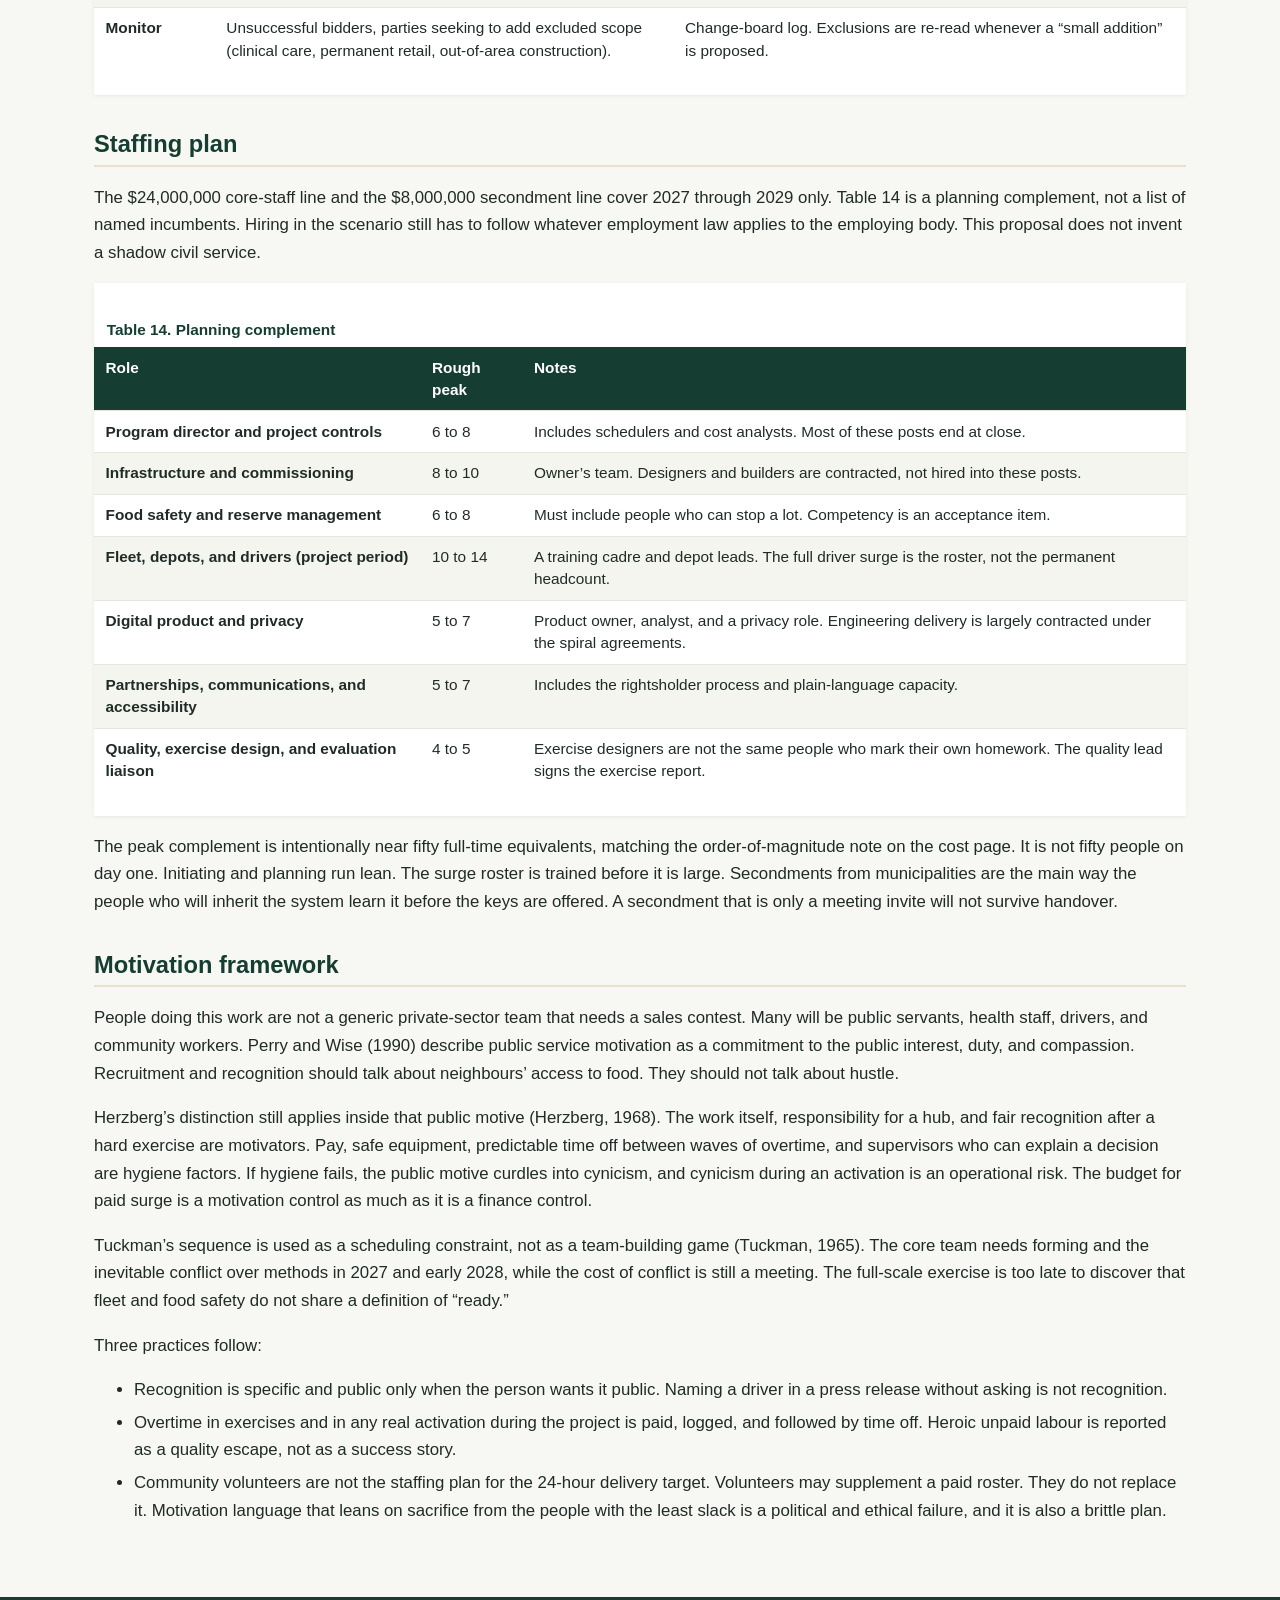
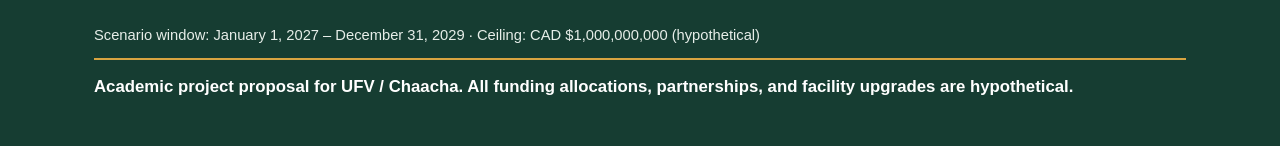
==== commit 02a2ce64: "Add files via upload" ====
--- a/governance.html
+++ b/governance.html
@@ -100,6 +100,10 @@
       <p class="table-note">The three spheres cut across the four frames. Technology without the structural contracts, the human skill, the political consent, and a believable public story will sit unused. The spheres are the integration test; the frames are the diagnostic when a sphere is stuck.</p>
 
       <h2 id="structure">How the team is structured</h2>
+      <figure class="featured-image">
+        <img src="images/team.jpg" alt="Regional steering committee meeting discussing FoodShield program oversight">
+        <figcaption>Figure 1. Illustrative model of the Tri-Level FoodShield Steering Committee integrating municipal, provincial, and health authority oversight.</figcaption>
+      </figure>
       <div class="org">
         <h3>Scenario authority and the delivery team</h3>
         <ul>
@@ -117,6 +121,10 @@
       </div>
 
       <h2 id="rightsholders">Rightsholders</h2>
+      <figure class="featured-image">
+        <img src="images/handshake.jpg" alt="Partnership agreement between regional authorities and participating organizations">
+        <figcaption>Figure 2. Conceptual inter-agency protocol agreement aligned with DRIPA and regional emergency management frameworks.</figcaption>
+      </figure>
       <p>Putting Indigenous governments in a power-interest grid beside a cloud vendor would repeat a category error. They are rightsholders. The project does not “manage” them. Where a hub, a road approach, a stock, or a research activity touches their lands or their food system, work proceeds only with their decision. This proposal does not freeze a list of nations. An incomplete list with a confident tone would be worse than a process. The partnership lead’s first planning deliverable is a correctly made record of the governments and Indigenous organizations that choose to enter discussions, produced with those governments rather than about them. Stó:lō peoples of the river are the starting point for that work in this valley, not a complete map of it.</p>
       <div class="table-wrap">
         <table>
--- a/css/style.css
+++ b/css/style.css
@@ -0,0 +1,1729 @@
+/* Fraser Valley FoodShield — academic proposal stylesheet */
+
+:root {
+  --green: #163d32;
+  --green-mid: #1e5244;
+  --teal: #227c78;
+  --teal-dark: #1a615e;
+  --gold: #d8a441;
+  --gold-deep: #a67b28;
+  --bg: #f7f8f3;
+  --ink: #202b27;
+  --white: #ffffff;
+  --line: #e3e6dc;
+  --muted: #4d5c56;
+  --row: #f3f5ee;
+  --shadow: 0 1px 3px rgba(22, 61, 50, 0.08);
+  --max: 1050px;
+  --serif-none: "Segoe UI", "Helvetica Neue", Helvetica, Arial, sans-serif;
+}
+
+*,
+*::before,
+*::after {
+  box-sizing: border-box;
+}
+
+html {
+  scroll-behavior: smooth;
+}
+
+body {
+  margin: 0;
+  background: var(--bg);
+  color: var(--ink);
+  font-family: var(--serif-none);
+  font-size: 1.05rem;
+  line-height: 1.65;
+}
+
+img {
+  max-width: 100%;
+  height: auto;
+}
+
+a {
+  color: var(--teal-dark);
+  text-underline-offset: 0.15em;
+}
+
+a:hover {
+  color: var(--green);
+}
+
+a:focus-visible,
+button:focus-visible {
+  outline: 3px solid var(--gold);
+  outline-offset: 2px;
+}
+
+.skip {
+  position: absolute;
+  left: 0.75rem;
+  top: -3rem;
+  background: var(--gold);
+  color: var(--ink);
+  padding: 0.4rem 0.7rem;
+  z-index: 20;
+  text-decoration: none;
+  font-weight: 700;
+}
+
+.skip:focus {
+  top: 0.75rem;
+}
+
+.container {
+  width: 100%;
+  max-width: 1140px;
+  margin-left: auto;
+  margin-right: auto;
+  padding-left: 1.5rem;
+  padding-right: 1.5rem;
+  box-sizing: border-box;
+}
+
+.site-header {
+  background: var(--white);
+  border-bottom: 1px solid var(--line);
+}
+
+.header-inner {
+  display: flex;
+  align-items: center;
+  justify-content: space-between;
+  gap: 1rem;
+  padding-top: 0.85rem;
+  padding-bottom: 0.85rem;
+}
+
+.brand {
+  display: flex;
+  align-items: center;
+  gap: 0.75rem;
+  color: var(--green);
+  text-decoration: none;
+}
+
+.brand strong {
+  display: block;
+  font-size: 1.12rem;
+  letter-spacing: -0.01em;
+  line-height: 1.2;
+}
+
+.brand small {
+  display: block;
+  color: var(--muted);
+  font-size: 0.82rem;
+}
+
+.brand-mark {
+  width: 2.6rem;
+  height: 2.6rem;
+  display: grid;
+  place-items: center;
+  background: var(--green);
+  color: var(--white);
+  font-weight: 700;
+  letter-spacing: 0.02em;
+  border-bottom: 3px solid var(--gold);
+}
+
+.header-disclaimer {
+  margin: 0;
+  padding-top: 0;
+  padding-bottom: 0.7rem;
+  color: var(--muted);
+  font-size: 0.82rem;
+  line-height: 1.45;
+  max-width: none;
+}
+
+.site-nav {
+  background: var(--green);
+}
+
+.nav-bar {
+  display: flex;
+  align-items: center;
+  gap: 0.75rem;
+  min-height: 3rem;
+}
+
+.nav-toggle {
+  display: none;
+  align-items: center;
+  margin: 0.55rem 0;
+  padding: 0.55rem 1.1rem;
+  border: 1px solid rgba(255, 255, 255, 0.18);
+  border-top-color: rgba(255, 255, 255, 0.45);
+  border-radius: 8px;
+  background: rgba(255, 255, 255, 0.08);
+  backdrop-filter: blur(16px) saturate(180%);
+  -webkit-backdrop-filter: blur(16px) saturate(180%);
+  box-shadow: 0 8px 20px -4px rgba(0, 0, 0, 0.35), inset 0 1px 1px 0 rgba(255, 255, 255, 0.3);
+  color: #ffffff;
+  font-family: var(--serif-none);
+  font-size: 0.82rem;
+  font-weight: 600;
+  letter-spacing: 0.08em;
+  text-transform: uppercase;
+  cursor: pointer;
+  transition: transform 0.2s ease, background 0.2s ease, border-color 0.2s ease, box-shadow 0.2s ease;
+}
+
+.nav-toggle:hover {
+  transform: translateY(-1px);
+  background: rgba(255, 255, 255, 0.15);
+  border-top-color: rgba(255, 255, 255, 0.65);
+}
+
+.nav-toggle:active {
+  transform: translateY(1px);
+  box-shadow: 0 3px 8px -2px rgba(0, 0, 0, 0.28), inset 0 1px 1px 0 rgba(255, 255, 255, 0.2);
+}
+
+.nav-toggle:focus-visible {
+  outline: 3px solid #d8a441;
+  outline-offset: 2px;
+}
+
+.nav-list {
+  list-style: none;
+  display: flex;
+  flex-wrap: nowrap;
+  align-items: stretch;
+  flex: 1 1 auto;
+  width: 100%;
+  gap: 0.5rem;
+  margin: 0;
+  padding: 0.35rem 0;
+}
+
+.nav-list > li {
+  flex: 1 1 0;
+  min-width: 0;
+}
+
+.nav-list > li > a {
+  display: flex;
+  align-items: center;
+  justify-content: center;
+  width: 100%;
+  min-height: 2.6rem;
+  box-sizing: border-box;
+  color: var(--bg);
+  text-align: center;
+  text-decoration: none;
+  padding: 0.5rem 0.35rem;
+  font-size: 0.94rem;
+  white-space: nowrap;
+  border-bottom: 3px solid transparent;
+}
+
+.nav-list a:hover {
+  color: var(--white);
+  border-bottom-color: rgba(216, 164, 65, 0.7);
+}
+
+.nav-list a[aria-current="page"] {
+  color: #d8a441;
+  font-weight: 700;
+  background: rgba(255, 255, 255, 0.1);
+  backdrop-filter: blur(8px);
+  -webkit-backdrop-filter: blur(8px);
+  border: 1px solid rgba(255, 255, 255, 0.18);
+  border-radius: 6px;
+}
+
+.nav-list a[aria-current="page"]:hover {
+  color: #d8a441;
+  border-bottom-color: transparent;
+}
+
+.page-intro {
+  background-color: var(--bg, #f7f8f3);
+  color: var(--text, #202b27);
+  padding: 3rem 0;
+  border-bottom: 1px solid var(--border, #e2e8e4);
+}
+
+.page-intro .eyebrow {
+  color: var(--secondary, #227c78);
+  font-size: 0.78rem;
+  font-weight: 700;
+  letter-spacing: 0.08em;
+  text-transform: uppercase;
+}
+
+.page-intro h1 {
+  margin: 0.2rem 0 0.45rem;
+  color: var(--primary, #163d32);
+  font-size: 2.4rem;
+  line-height: 1.15;
+  letter-spacing: -0.02em;
+  font-weight: 800;
+}
+
+.page-intro p {
+  margin: 0;
+  max-width: none;
+  color: #3d4d46;
+  font-size: 1.1rem;
+  line-height: 1.65;
+}
+
+.eyebrow {
+  margin: 0;
+  color: var(--gold);
+  font-size: 0.78rem;
+  font-weight: 700;
+  letter-spacing: 0.08em;
+  text-transform: uppercase;
+}
+
+.content {
+  padding-bottom: 3rem;
+}
+
+.content h2 {
+  color: var(--green);
+  font-size: 1.48rem;
+  line-height: 1.25;
+  margin: 2.2rem 0 0.7rem;
+  padding-bottom: 0.3rem;
+  border-bottom: 2px solid #e6e0cf;
+}
+
+.content h3 {
+  color: var(--teal-dark);
+  font-size: 1.15rem;
+  margin: 1.5rem 0 0.45rem;
+}
+
+p,
+.content p,
+article p {
+  max-width: 100%;
+  width: 100%;
+  box-sizing: border-box;
+}
+
+.content h1,
+.content h2,
+.content h3,
+.content ul,
+.content ol,
+.content table,
+.table-wrap {
+  max-width: none;
+  width: 100%;
+  box-sizing: border-box;
+}
+
+.content li {
+  margin: 0.3rem 0;
+  max-width: none;
+}
+
+.lede {
+  font-size: 1.12rem;
+}
+
+.callout {
+  background: var(--white);
+  border-left: 4px solid var(--gold);
+  box-shadow: var(--shadow);
+  padding: 0.95rem 1.15rem;
+  margin: 1.25rem 0;
+}
+
+.page-intro + .content > .callout:first-child {
+  margin-top: 2.5rem;
+}
+
+.callout p:last-child {
+  margin-bottom: 0;
+}
+
+.callout-teal {
+  border-left-color: var(--teal);
+}
+
+.featured-image {
+  margin: 2rem 0;
+  border-radius: 10px;
+  overflow: hidden;
+  box-shadow: 0 10px 25px -5px rgba(22, 61, 50, 0.08);
+  border: 1px solid var(--border, #E2E8E4);
+  background-color: #FFFFFF;
+}
+
+.featured-image img {
+  width: 100%;
+  height: auto;
+  max-height: 400px;
+  object-fit: cover;
+  display: block;
+}
+
+.featured-image figcaption {
+  padding: 0.75rem 1.25rem;
+  font-size: 0.85rem;
+  color: #556B62;
+  background: #FAFBFA;
+  border-top: 1px solid var(--border, #E2E8E4);
+  font-style: italic;
+}
+
+.cards {
+  display: grid;
+  grid-template-columns: repeat(3, 1fr);
+  gap: 1rem;
+  margin: 1rem 0 0.5rem;
+}
+
+.card,
+.panel {
+  background: var(--white);
+  box-shadow: var(--shadow);
+  padding: 1.05rem 1.1rem 1.15rem;
+}
+
+.card {
+  border-top: 4px solid var(--gold);
+}
+
+.card h3,
+.panel h3 {
+  margin-top: 0;
+}
+
+.card p:last-child,
+.panel p:last-child {
+  margin-bottom: 0;
+}
+
+.kicker {
+  display: block;
+  color: var(--gold-deep);
+  font-size: 0.78rem;
+  font-weight: 700;
+  letter-spacing: 0.06em;
+  text-transform: uppercase;
+  margin-bottom: 0.25rem;
+}
+
+.page-links {
+  list-style: none;
+  padding: 0;
+  margin: 0.5rem 0 0;
+  display: grid;
+  gap: 0.65rem;
+}
+
+.page-links li {
+  background: var(--white);
+  box-shadow: var(--shadow);
+  padding: 0.75rem 1rem;
+  max-width: none;
+  border-left: 4px solid var(--teal);
+}
+
+.page-links a {
+  font-weight: 700;
+}
+
+.page-links span {
+  display: block;
+  color: var(--muted);
+  font-size: 0.96rem;
+}
+
+.toc {
+  background: var(--white);
+  box-shadow: var(--shadow);
+  padding: 0.8rem 1.1rem;
+  margin: 1.2rem 0 0.4rem;
+}
+
+.toc ol {
+  margin: 0.3rem 0 0;
+  columns: 2;
+  padding-left: 1.2rem;
+}
+
+.toc a {
+  text-decoration: none;
+}
+
+.toc a:hover {
+  text-decoration: underline;
+}
+
+.table-wrap {
+  overflow-x: auto;
+  margin: 0.8rem 0 0.4rem;
+  background: var(--white);
+  box-shadow: var(--shadow);
+}
+
+table {
+  width: 100%;
+  margin: 1.5rem 0;
+  box-sizing: border-box;
+  border-collapse: collapse;
+  background: var(--white);
+  font-size: 0.96rem;
+  line-height: 1.45;
+}
+
+caption {
+  text-align: left;
+  font-weight: 700;
+  color: var(--green);
+  padding: 0.75rem 0.8rem 0.35rem;
+  caption-side: top;
+}
+
+th,
+td {
+  padding: 0.58rem 0.72rem;
+  vertical-align: top;
+  border-bottom: 1px solid var(--line);
+  text-align: left;
+}
+
+thead th {
+  background: var(--green);
+  color: var(--white);
+  font-weight: 650;
+}
+
+tbody th {
+  font-weight: 650;
+  color: var(--ink);
+}
+
+tbody tr:nth-child(even) {
+  background: var(--row);
+}
+
+tbody tr:last-child td,
+tbody tr:last-child th {
+  border-bottom: none;
+}
+
+tr.total th,
+tr.total td {
+  background: #eef3ea;
+  font-weight: 700;
+  border-top: 2px solid var(--gold);
+  color: var(--green);
+}
+
+.num {
+  text-align: right;
+  font-variant-numeric: tabular-nums;
+  white-space: nowrap;
+}
+
+.note,
+figcaption,
+.table-note {
+  color: var(--muted);
+  font-size: 0.9rem;
+  max-width: none;
+}
+
+.swot {
+  display: grid;
+  grid-template-columns: 1fr 1fr;
+  gap: 0.8rem;
+}
+
+.swot .panel:nth-child(1) { border-top: 4px solid var(--green); }
+.swot .panel:nth-child(2) { border-top: 4px solid var(--teal); }
+.swot .panel:nth-child(3) { border-top: 4px solid var(--gold); }
+.swot .panel:nth-child(4) { border-top: 4px solid var(--ink); }
+
+.frames,
+.spheres {
+  display: grid;
+  grid-template-columns: 1fr 1fr;
+  gap: 0.8rem;
+}
+
+.steps {
+  list-style: none;
+  padding: 0;
+  margin: 0.6rem 0 0;
+  counter-reset: step;
+}
+
+.steps > li {
+  background: var(--white);
+  box-shadow: var(--shadow);
+  padding: 0.85rem 1rem 0.9rem 4.2rem;
+  margin: 0 0 0.65rem;
+  position: relative;
+  max-width: none;
+}
+
+.steps > li::before {
+  counter-increment: step;
+  content: counter(step);
+  position: absolute;
+  left: 0.9rem;
+  top: 0.9rem;
+  width: 2.1rem;
+  height: 2.1rem;
+  display: grid;
+  place-items: center;
+  background: var(--green);
+  color: var(--white);
+  font-weight: 700;
+  font-size: 0.95rem;
+}
+
+.steps h3 {
+  margin: 0 0 0.3rem;
+}
+
+.gantt-scroll-hint {
+  margin: 0.8rem 0 0.45rem;
+  color: var(--muted);
+  font-size: 0.92rem;
+}
+
+.dep-key {
+  display: flex;
+  flex-wrap: wrap;
+  align-items: center;
+  gap: 0.35rem 0;
+  list-style: none;
+  margin: 0 0 0.75rem;
+  padding: 0.55rem 0.7rem;
+  background: var(--white);
+  border: 1px solid var(--line);
+  border-left: 4px solid var(--gold);
+  box-shadow: var(--shadow);
+}
+
+.dep-key li {
+  display: inline-flex;
+  align-items: center;
+  max-width: none;
+  font-size: 0.88rem;
+  font-weight: 700;
+  color: var(--green);
+}
+
+.dep-key li:not(:last-child)::after {
+  content: "→";
+  margin: 0 0.45rem;
+  color: var(--gold-deep);
+  font-weight: 700;
+}
+
+.gantt-wrap {
+  overflow-x: auto;
+  overflow-y: hidden;
+  background: var(--white);
+  box-shadow: 0 8px 22px rgba(22, 61, 50, 0.08);
+  margin: 0.2rem 0 0.7rem;
+  border: 1px solid var(--line);
+  border-radius: 10px;
+  scrollbar-color: var(--teal) #e7efe9;
+  scrollbar-width: thin;
+}
+
+.gantt-wrap::-webkit-scrollbar {
+  height: 10px;
+}
+
+.gantt-wrap::-webkit-scrollbar-track {
+  background: #e7efe9;
+  border-radius: 999px;
+}
+
+.gantt-wrap::-webkit-scrollbar-thumb {
+  background: var(--teal);
+  border-radius: 999px;
+  border: 2px solid #e7efe9;
+}
+
+.gantt {
+  position: relative;
+  min-width: 1180px;
+}
+
+.gantt-flag {
+  position: absolute;
+  top: 0;
+  bottom: 0;
+  right: 0;
+  width: 0;
+  z-index: 4;
+  pointer-events: none;
+}
+
+.gantt-flag-line {
+  position: absolute;
+  top: 0;
+  bottom: 0;
+  right: 0;
+  border-left: 2px dashed var(--gold);
+}
+
+.gantt-row {
+  display: grid;
+  grid-template-columns: 248px repeat(12, minmax(72px, 1fr));
+  align-items: stretch;
+  border-bottom: 1px solid var(--line);
+  min-height: 3.15rem;
+}
+
+.gantt-label {
+  position: sticky;
+  left: 0;
+  z-index: 5;
+  background: var(--white);
+  padding: 0.45rem 0.7rem;
+  font-size: 0.86rem;
+  display: flex;
+  align-items: center;
+  gap: 0.35rem;
+  border-right: 1px solid var(--line);
+  box-shadow: 6px 0 8px rgba(247, 248, 243, 0.95);
+}
+
+.gantt-years .gantt-label,
+.gantt-halves .gantt-label,
+.gantt-quarters .gantt-label,
+.gantt-flag-row .gantt-label {
+  font-weight: 700;
+  color: var(--green);
+  background: #e7efe9;
+}
+
+.gantt-row.is-critical .gantt-label {
+  background: #fbf6ea;
+  box-shadow: inset 4px 0 0 var(--gold), 6px 0 8px rgba(247, 248, 243, 0.95);
+}
+
+.year,
+.half,
+.qtr {
+  display: flex;
+  align-items: center;
+  justify-content: center;
+  font-size: 0.78rem;
+  font-weight: 700;
+  color: var(--green);
+  background: #e7efe9;
+}
+
+.year,
+.half {
+  grid-column: calc(var(--c) + 1) / span var(--s);
+  border-left: 1px solid #d5ddd4;
+}
+
+.gantt-years {
+  min-height: 2.2rem;
+}
+
+.gantt-years .year {
+  background: var(--green);
+  color: var(--white);
+  letter-spacing: 0.04em;
+}
+
+.gantt-halves {
+  min-height: 1.8rem;
+}
+
+.gantt-halves .half {
+  background: #d5e4de;
+  color: var(--green);
+  font-size: 0.72rem;
+}
+
+.gantt-quarters {
+  min-height: 1.7rem;
+}
+
+.qtr {
+  border-left: 1px solid #d5ddd4;
+  font-size: 0.72rem;
+  color: var(--muted);
+  background: #f4f7f2;
+}
+
+.handover-pin {
+  grid-column: calc(var(--c) + 1) / span var(--s);
+  align-self: center;
+  margin: 0.35rem 0.4rem 0.35rem 0.2rem;
+  background: var(--gold);
+  color: var(--ink);
+  font-size: 0.78rem;
+  font-weight: 700;
+  line-height: 1.3;
+  padding: 0.4rem 0.6rem;
+  border-radius: 6px;
+  box-shadow: 0 3px 8px rgba(166, 123, 40, 0.28);
+}
+
+.cp-badge {
+  flex: 0 0 auto;
+  text-decoration: none;
+  background: var(--gold);
+  color: var(--ink);
+  font-size: 0.65rem;
+  font-weight: 700;
+  letter-spacing: 0.04em;
+  padding: 0.05rem 0.28rem;
+  border-radius: 3px;
+}
+
+.bar,
+.mile {
+  grid-column: calc(var(--c) + 1) / span var(--s);
+  position: relative;
+  margin: 0.4rem 0.2rem;
+  border-radius: 8px;
+  font-size: 0.72rem;
+  line-height: 1.2;
+  display: flex;
+  align-items: flex-start;
+  justify-content: center;
+  flex-direction: column;
+  padding: 0.28rem 0.5rem 0.55rem;
+  min-height: 2.15rem;
+  box-shadow: 0 2px 6px rgba(22, 61, 50, 0.16);
+  overflow: hidden;
+  transition: transform 0.16s ease, filter 0.16s ease, box-shadow 0.16s ease;
+}
+
+.bar-name,
+.bar-meta,
+.mile span {
+  position: relative;
+  z-index: 1;
+  overflow: hidden;
+  text-overflow: ellipsis;
+  white-space: nowrap;
+  max-width: 100%;
+}
+
+.bar-meta {
+  font-size: 0.64rem;
+  font-weight: 700;
+  letter-spacing: 0.01em;
+  opacity: 0.92;
+}
+
+.bar::after {
+  content: "";
+  position: absolute;
+  left: 0;
+  bottom: 0;
+  height: 4px;
+  width: 100%;
+  background: rgba(255, 255, 255, 0.72);
+}
+
+.bar:hover,
+.mile:hover {
+  transform: translateY(-2px);
+  filter: brightness(1.08);
+  box-shadow: 0 6px 14px rgba(22, 61, 50, 0.22);
+  z-index: 3;
+}
+
+.bar-plan {
+  background: var(--green);
+  color: var(--white);
+}
+
+.bar-build {
+  background: var(--teal);
+  color: var(--white);
+}
+
+.bar-digital {
+  background: repeating-linear-gradient(
+    -45deg,
+    #163d32,
+    #163d32 7px,
+    #1e5244 7px,
+    #1e5244 14px
+  );
+  color: var(--white);
+}
+
+.bar-drill {
+  background: #3d4a45;
+  color: var(--white);
+}
+
+.bar-close {
+  background: var(--gold);
+  color: var(--ink);
+}
+
+.bar-close::after {
+  background: rgba(32, 43, 39, 0.35);
+}
+
+.bar-control {
+  background: #d9e4df;
+  color: var(--ink);
+  border: 1px solid #b7c9c1;
+  box-shadow: none;
+}
+
+.bar-control::after {
+  background: var(--teal);
+}
+
+.bar-critical {
+  outline: 2px solid var(--gold);
+  outline-offset: -2px;
+}
+
+.dep-next {
+  position: absolute;
+  right: 0.28rem;
+  top: 0.18rem;
+  z-index: 1;
+  font-size: 0.78rem;
+  font-weight: 700;
+  color: var(--gold);
+}
+
+.bar-close .dep-next {
+  color: var(--green);
+}
+
+.mile {
+  background: transparent;
+  box-shadow: none;
+  align-items: center;
+  justify-content: center;
+  color: var(--ink);
+  font-weight: 700;
+  text-align: center;
+  overflow: visible;
+  padding-top: 0.15rem;
+}
+
+.mile::after {
+  display: none;
+}
+
+.mile::before {
+  content: "";
+  width: 0.72rem;
+  height: 0.72rem;
+  background: var(--gold);
+  border: 2px solid var(--green);
+  transform: rotate(45deg);
+  margin-bottom: 0.12rem;
+  box-shadow: 0 1px 3px rgba(22, 61, 50, 0.25);
+}
+
+.mile-critical::before,
+.mile-final::before {
+  background: var(--gold);
+  border-color: var(--ink);
+  width: 0.82rem;
+  height: 0.82rem;
+}
+
+.mile-final span::before {
+  content: "★ ";
+  color: var(--gold-deep);
+}
+
+.legend {
+  display: flex;
+  flex-wrap: wrap;
+  gap: 0.55rem 1rem;
+  margin: 0.15rem 0 0.7rem;
+  padding: 0.75rem 0.85rem;
+  list-style: none;
+  background: var(--white);
+  border: 1px solid var(--line);
+  border-radius: 8px;
+  box-shadow: var(--shadow);
+}
+
+.legend li {
+  display: flex;
+  align-items: center;
+  gap: 0.45rem;
+  font-size: 0.9rem;
+  max-width: none;
+}
+
+.swatch {
+  width: 1.15rem;
+  height: 0.72rem;
+  border-radius: 3px;
+  display: inline-block;
+  flex: 0 0 auto;
+  box-shadow: 0 1px 2px rgba(22, 61, 50, 0.18);
+}
+
+.swatch-mile {
+  width: 0.72rem;
+  height: 0.72rem;
+  margin: 0 0.2rem;
+  background: var(--gold);
+  border: 2px solid var(--green);
+  border-radius: 1px;
+  transform: rotate(45deg);
+  box-shadow: none;
+}
+
+.swatch-cp {
+  width: 1.35rem;
+  height: 0.45rem;
+  background: var(--teal);
+  border-radius: 999px;
+  box-shadow: inset 0 0 0 2px var(--gold);
+}
+
+.org {
+  background: var(--white);
+  box-shadow: var(--shadow);
+  padding: 1rem 1.1rem 1.15rem;
+  margin: 0.8rem 0;
+}
+
+.org ul {
+  margin: 0.25rem 0 0.4rem;
+}
+
+.references-list,
+.reference-list ul,
+.references {
+  list-style: none;
+  padding: 0;
+  margin: 1.5rem 0;
+}
+
+.reference-entry,
+.references-list li,
+.references li {
+  padding-left: 2rem;
+  text-indent: -2rem;
+  margin-bottom: 1.25rem;
+  line-height: 1.6;
+  word-break: break-word;
+  max-width: none;
+}
+
+.content .references-list > li,
+.content .reference-entry {
+  margin: 0 0 1.25rem;
+}
+
+.callout-box {
+  background: var(--white);
+  border: 1px solid var(--line);
+  border-left: 4px solid var(--teal);
+  box-shadow: var(--shadow);
+  padding: 1.15rem 1.25rem 0.35rem;
+  margin: 2.25rem 0 0.5rem;
+}
+
+.callout-box h2 {
+  margin: 0 0 0.65rem;
+  color: var(--teal-dark);
+  font-size: 1.15rem;
+}
+
+.callout-box p:last-child {
+  margin-bottom: 0.85rem;
+}
+
+.site-footer {
+  background: var(--green);
+  color: #e7eee9;
+  padding: 1.6rem 0 1.8rem;
+  margin-top: 0.5rem;
+}
+
+.site-footer a {
+  color: var(--white);
+}
+
+.disclaimer {
+  border-top: 2px solid var(--gold);
+  padding-top: 0.8rem;
+  margin-top: 0.4rem;
+  color: var(--white);
+  font-weight: 650;
+  max-width: none;
+}
+
+.footer-meta {
+  display: flex;
+  flex-wrap: wrap;
+  gap: 0.4rem 1.2rem;
+  font-size: 0.92rem;
+  margin: 0 0 0.7rem;
+}
+
+.footer-nav {
+  list-style: none;
+  display: flex;
+  flex-wrap: wrap;
+  gap: 0.35rem 0.9rem;
+  padding: 0;
+  margin: 0 0 0.9rem;
+  font-size: 0.92rem;
+}
+
+.simulator {
+  background: var(--white);
+  border: 1px solid var(--gold);
+  border-top: 4px solid var(--gold);
+  box-shadow: var(--shadow);
+  padding: 1.15rem 1.2rem 1.3rem;
+  margin: 1.5rem 0 0.2rem;
+}
+
+.simulator h2 {
+  margin-top: 0.55rem;
+}
+
+.sim-badge {
+  display: inline-block;
+  margin: 0;
+  background: var(--gold);
+  color: var(--ink);
+  font-size: 0.75rem;
+  font-weight: 700;
+  letter-spacing: 0.06em;
+  text-transform: uppercase;
+  padding: 0.22rem 0.55rem;
+}
+
+.sim-lead,
+.simulator p,
+.simulator li {
+  max-width: none;
+}
+
+.sim-lead {
+  color: var(--muted);
+  margin-top: 0.35rem;
+}
+
+.sim-tabs {
+  display: flex;
+  flex-direction: row;
+  flex-wrap: nowrap;
+  gap: 0.65rem;
+  margin: 0.9rem 0 0.85rem;
+}
+
+.sim-tab {
+  flex: 1 1 0;
+  min-width: 0;
+  text-align: left;
+  font: inherit;
+  font-size: 0.95rem;
+  font-weight: 700;
+  line-height: 1.35;
+  color: var(--green);
+  background: var(--white);
+  border: 2px solid var(--green);
+  padding: 0.7rem 0.75rem;
+  cursor: pointer;
+}
+
+.sim-tab:hover {
+  border-color: var(--gold);
+}
+
+.sim-tab[aria-selected="true"] {
+  background: var(--green);
+  color: var(--gold);
+  border-color: var(--green);
+}
+
+.sim-panel {
+  background: var(--bg);
+  border-left: 4px solid var(--teal);
+  padding: 0.95rem 1rem 1.05rem;
+}
+
+.sim-panel.is-shown {
+  animation: sim-fade 280ms ease;
+}
+
+.sim-scenario-title {
+  margin: 0 0 0.65rem;
+  color: var(--green);
+  font-size: 1.2rem;
+}
+
+.sim-kicker {
+  margin: 0.85rem 0 0.15rem;
+  color: var(--teal-dark);
+  font-size: 0.78rem;
+  font-weight: 700;
+  letter-spacing: 0.05em;
+  text-transform: uppercase;
+}
+
+.sim-panel .sim-kicker:first-of-type {
+  margin-top: 0;
+}
+
+.cite-tag {
+  display: inline-block;
+  margin-left: 0.25rem;
+  color: var(--green);
+  background: #f6edd4;
+  border: 1px solid var(--gold);
+  font-size: 0.82rem;
+  font-weight: 700;
+  line-height: 1.3;
+  padding: 0.05rem 0.4rem;
+}
+
+.sim-metrics {
+  list-style: none;
+  margin: 0.35rem 0 0;
+  padding: 0;
+  display: grid;
+  gap: 0.4rem;
+}
+
+.sim-metrics li {
+  background: var(--white);
+  border: 1px solid var(--line);
+  padding: 0.45rem 0.65rem;
+}
+
+@keyframes sim-fade {
+  from {
+    opacity: 0;
+    transform: translateY(6px);
+  }
+
+  to {
+    opacity: 1;
+    transform: none;
+  }
+}
+
+.hero-metrics {
+  display: grid;
+  grid-template-columns: repeat(4, 1fr);
+  gap: 1.25rem;
+  list-style: none;
+  padding: 0;
+  margin: 2rem 0 0 0;
+  width: 100%;
+  box-sizing: border-box;
+}
+
+.hero-metrics li {
+  display: flex;
+  flex-direction: column;
+  justify-content: space-between;
+  align-items: flex-start;
+  min-height: 180px;
+  margin: 0;
+  max-width: none;
+  background: rgba(255, 255, 255, 0.75);
+  backdrop-filter: blur(16px) saturate(160%);
+  -webkit-backdrop-filter: blur(16px) saturate(160%);
+  border: 1px solid rgba(22, 61, 50, 0.12);
+  border-top: 1px solid rgba(255, 255, 255, 0.9);
+  border-radius: 12px;
+  padding: 1.4rem;
+  box-shadow: 0 10px 25px -5px rgba(22, 61, 50, 0.06), inset 0 1px 0 rgba(255, 255, 255, 0.8);
+  transition: transform 0.2s ease, background 0.2s ease;
+}
+
+.hero-metrics li:hover {
+  transform: translateY(-3px);
+  background: rgba(255, 255, 255, 0.95);
+}
+
+.page-intro .hero-metric-value,
+.page-intro .hero-metric-label {
+  max-width: none;
+}
+
+.hero-metric-value,
+.page-intro .hero-metric-value {
+  margin: 0;
+  color: var(--primary, #163d32);
+  font-size: 1.75rem;
+  font-weight: 700;
+  letter-spacing: -0.02em;
+  line-height: 1.2;
+}
+
+.hero-metric-label,
+.page-intro .hero-metric-label {
+  margin: 0.2rem 0 0.55rem;
+  color: #556b62;
+  font-size: 0.85rem;
+  line-height: 1.35;
+}
+
+.spec-link {
+  display: inline-block;
+  margin-top: 0.15rem;
+  padding: 0;
+  border: 0;
+  background: transparent;
+  color: var(--teal-dark);
+  font: inherit;
+  font-size: 0.92rem;
+  font-weight: 700;
+  text-decoration: underline;
+  text-underline-offset: 0.16em;
+  cursor: pointer;
+}
+
+.spec-link:hover {
+  color: var(--green);
+}
+
+.hero-metrics .spec-link {
+  margin-top: auto;
+  align-self: flex-start;
+  background: #ebf3f0;
+  color: var(--secondary, #227c78);
+  border: 1px solid rgba(34, 124, 120, 0.25);
+  border-radius: 6px;
+  padding: 0.5rem 0.85rem;
+  font-weight: 600;
+  text-decoration: none;
+}
+
+.hero-metrics .spec-link:hover {
+  background: var(--secondary, #227c78);
+  color: #ffffff;
+}
+
+.spec-bar {
+  display: flex;
+  flex-wrap: wrap;
+  gap: 0.5rem;
+  margin-top: 1.15rem;
+}
+
+.spec-open,
+.spec-chip,
+.drawer-switch-btn {
+  margin: 0;
+  font: inherit;
+  cursor: pointer;
+}
+
+.spec-open {
+  padding: 0.48rem 0.85rem;
+  border: 0;
+  border-bottom: 3px solid #a67b28;
+  background: var(--gold);
+  color: var(--ink);
+  font-weight: 700;
+}
+
+.spec-open:hover {
+  background: #e3b65a;
+}
+
+.spec-chip {
+  padding: 0.42rem 0.75rem;
+  border: 1px solid rgba(247, 248, 243, 0.5);
+  background: transparent;
+  color: var(--bg);
+  font-weight: 700;
+}
+
+.spec-chip:hover {
+  border-color: var(--gold);
+  color: var(--white);
+}
+
+.drawer-backdrop {
+  position: fixed;
+  inset: 0;
+  z-index: 998;
+  background: rgba(14, 36, 30, 0.5);
+  backdrop-filter: blur(8px);
+  -webkit-backdrop-filter: blur(8px);
+  opacity: 0;
+  visibility: hidden;
+  transition: opacity 0.35s ease, visibility 0.35s ease;
+}
+
+.drawer-backdrop.active {
+  opacity: 1;
+  visibility: visible;
+}
+
+.proposal-drawer {
+  position: fixed;
+  top: 0;
+  right: 0;
+  bottom: 0;
+  z-index: 999;
+  display: flex;
+  flex-direction: column;
+  width: 100%;
+  max-width: 560px;
+  background: rgba(247, 248, 243, 0.95);
+  backdrop-filter: blur(20px) saturate(180%);
+  -webkit-backdrop-filter: blur(20px) saturate(180%);
+  border-left: 1px solid rgba(255, 255, 255, 0.4);
+  box-shadow: -22px 0 50px rgba(14, 36, 30, 0.28);
+  overflow: hidden;
+  transform: translateX(100%);
+  visibility: hidden;
+  transition: transform 0.45s cubic-bezier(0.22, 1, 0.36, 1), visibility 0s linear 0.45s;
+}
+
+.proposal-drawer.active {
+  transform: translateX(0);
+  visibility: visible;
+  transition: transform 0.45s cubic-bezier(0.22, 1, 0.36, 1), visibility 0s linear 0s;
+}
+
+.drawer-header {
+  display: flex;
+  align-items: flex-start;
+  justify-content: space-between;
+  gap: 1rem;
+  padding: 1.15rem 1.25rem 1.05rem;
+  background: #163d32;
+  color: var(--white);
+  border-bottom: 3px solid #d8a441;
+}
+
+.drawer-header h2 {
+  margin: 0.15rem 0 0;
+  color: var(--white);
+  font-size: 1.32rem;
+  line-height: 1.25;
+  letter-spacing: -0.02em;
+}
+
+.drawer-badge {
+  margin: 0;
+  color: #d8a441;
+  font-size: 0.75rem;
+  font-weight: 700;
+  letter-spacing: 0.06em;
+  text-transform: uppercase;
+}
+
+.drawer-close {
+  flex: 0 0 auto;
+  width: 2.5rem;
+  height: 2.5rem;
+  margin: 0;
+  padding: 0;
+  border: 1px solid rgba(255, 255, 255, 0.45);
+  background: transparent;
+  color: var(--white);
+  font-size: 1.7rem;
+  line-height: 1;
+  cursor: pointer;
+}
+
+.drawer-close:hover {
+  background: rgba(255, 255, 255, 0.1);
+}
+
+.drawer-body {
+  flex: 1 1 auto;
+  min-height: 0;
+  overflow-y: auto;
+  padding: 1.25rem 1.35rem 1.6rem;
+  overscroll-behavior: contain;
+}
+
+.drawer-body h3 {
+  margin: 1.2rem 0 0.4rem;
+  color: var(--green);
+  font-size: 1.05rem;
+}
+
+.drawer-body h3:first-child {
+  margin-top: 0;
+}
+
+.drawer-switch {
+  display: flex;
+  flex-wrap: wrap;
+  gap: 0.35rem;
+  margin: 0 0 1rem;
+}
+
+.drawer-switch-btn {
+  padding: 0.32rem 0.65rem;
+  border: 1px solid var(--line);
+  background: var(--white);
+  color: var(--green);
+  font-size: 0.86rem;
+  font-weight: 700;
+}
+
+.drawer-switch-btn.is-on {
+  border-color: #163d32;
+  background: #163d32;
+  color: #d8a441;
+}
+
+.drawer-section + .drawer-section {
+  margin-top: 1.35rem;
+  padding-top: 1.15rem;
+  border-top: 2px solid #e6e0cf;
+}
+
+.drawer-kicker {
+  margin: 0 0 0.4rem;
+  color: var(--gold-deep);
+  font-size: 0.75rem;
+  font-weight: 700;
+  letter-spacing: 0.06em;
+  text-transform: uppercase;
+}
+
+.drawer-body p,
+.drawer-body li {
+  max-width: none;
+}
+
+.drawer-body ul {
+  margin: 0.35rem 0 0.8rem;
+  padding-left: 1.15rem;
+}
+
+.drawer-specs {
+  width: 100%;
+  margin: 0.4rem 0 0.9rem;
+  border-collapse: collapse;
+  font-size: 0.92rem;
+}
+
+.drawer-specs th,
+.drawer-specs td {
+  padding: 0.42rem 0.35rem;
+  border-bottom: 1px solid var(--line);
+  text-align: left;
+  vertical-align: top;
+}
+
+.drawer-specs th {
+  font-weight: 650;
+  color: var(--green);
+}
+
+.drawer-specs .num {
+  text-align: right;
+  white-space: nowrap;
+  font-variant-numeric: tabular-nums;
+}
+
+.drawer-note {
+  margin-top: 1rem;
+  color: var(--muted);
+  font-size: 0.88rem;
+}
+
+.drawer-footer {
+  padding: 0.9rem 1.25rem;
+  border-top: 1px solid var(--line);
+  background: rgba(255, 255, 255, 0.55);
+}
+
+.drawer-close-btn {
+  margin: 0;
+  padding: 0.55rem 1.05rem;
+  border: 0;
+  border-bottom: 3px solid #d8a441;
+  background: #163d32;
+  color: var(--white);
+  font: inherit;
+  font-weight: 700;
+  cursor: pointer;
+}
+
+.drawer-close-btn:hover {
+  background: var(--green-mid);
+}
+
+@media (max-width: 960px) {
+  .hero-metrics {
+    grid-template-columns: repeat(2, 1fr);
+  }
+}
+
+@media (max-width: 1120px) {
+  .nav-toggle {
+    display: inline-flex;
+  }
+
+  .nav-list {
+    display: none;
+    flex-direction: column;
+    flex-wrap: nowrap;
+    gap: 0.15rem;
+    width: 100%;
+    padding-bottom: 0.6rem;
+  }
+
+  .nav-list.is-open {
+    display: flex;
+  }
+
+  .nav-list > li {
+    flex: 0 0 auto;
+    width: auto;
+  }
+
+  .nav-list > li > a {
+    display: inline-flex;
+    justify-content: flex-start;
+    width: auto;
+    min-height: 0;
+    text-align: left;
+    white-space: normal;
+  }
+
+  .nav-bar {
+    flex-wrap: wrap;
+  }
+}
+
+@media (max-width: 860px) {
+  .cards,
+  .swot,
+  .frames,
+  .spheres,
+  .toc ol {
+    grid-template-columns: 1fr;
+    columns: 1;
+  }
+
+  .sim-tabs {
+    flex-direction: column;
+  }
+
+  .sim-tab {
+    width: 100%;
+  }
+
+  .hero-metrics {
+    grid-template-columns: 1fr 1fr;
+  }
+}
+
+@media (max-width: 580px) {
+  .hero-metrics {
+    grid-template-columns: 1fr;
+  }
+}
+
+@media (prefers-reduced-motion: reduce) {
+  .sim-panel.is-shown {
+    animation: none;
+  }
+
+  .bar,
+  .mile {
+    transition: none;
+  }
+
+  .bar:hover,
+  .mile:hover {
+    transform: none;
+  }
+
+  .proposal-drawer,
+  .drawer-backdrop,
+  .nav-toggle {
+    transition: none;
+  }
+
+  .nav-toggle:hover,
+  .nav-toggle:active,
+  .hero-metrics li,
+  .hero-metrics li:hover {
+    transform: none;
+    transition: none;
+  }
+}
+
+@media print {
+  .skip,
+  .site-nav,
+  .nav-toggle,
+  .drawer-backdrop,
+  .proposal-drawer {
+    display: none !important;
+  }
+
+  body {
+    background: #fff;
+  }
+
+  .page-intro {
+    background: #fff;
+    color: #000;
+    padding-top: 0;
+  }
+
+  .page-intro h1,
+  .page-intro p,
+  .eyebrow {
+    color: #000;
+  }
+
+  .site-footer {
+    background: #fff;
+    color: #000;
+  }
+
+  .site-footer a,
+  .disclaimer {
+    color: #000;
+  }
+
+  a {
+    text-decoration: none;
+  }
+
+  .card,
+  .panel,
+  .table-wrap,
+  .gantt-wrap,
+  .steps > li,
+  .page-links li {
+    box-shadow: none;
+    border: 1px solid #ccc;
+  }
+
+  th,
+  .bar-plan,
+  .bar-build {
+    print-color-adjust: exact;
+    -webkit-print-color-adjust: exact;
+  }
+}
